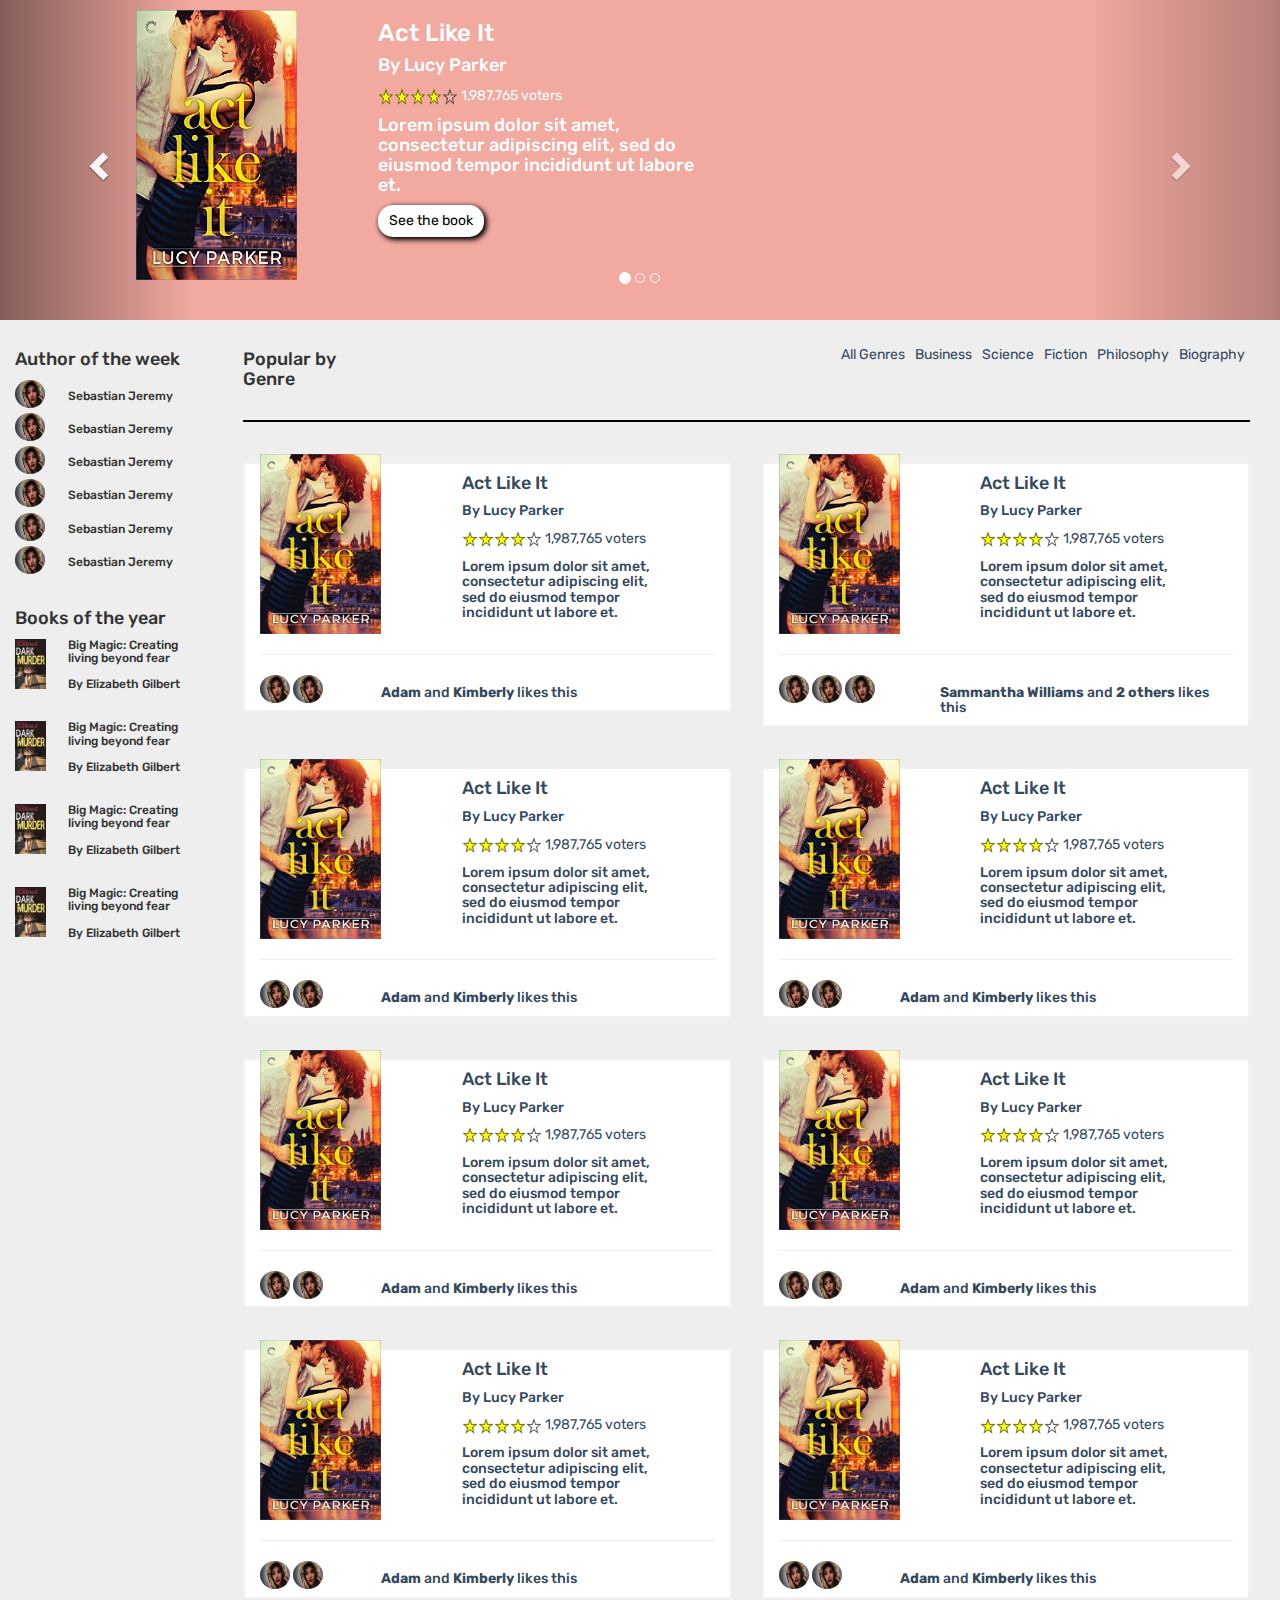
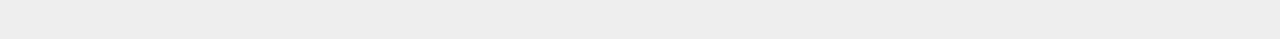
==== index.html @ bc6fbc83 "no message" ====
<!DOCTYPE html>
<html>

<head>
    <title>LetX Assignment</title>
    <meta charset="utf-8">
    <meta http-equiv="X-UA-Compatible" content="IE=edge">
    <meta name="viewport" content="width=device-width, initial-scale=1">
    <link rel="stylesheet" href="https://maxcdn.bootstrapcdn.com/bootstrap/3.3.7/css/bootstrap.min.css">
    <script src="https://ajax.googleapis.com/ajax/libs/jquery/3.2.1/jquery.min.js"></script>
    <script src="https://maxcdn.bootstrapcdn.com/bootstrap/3.3.7/js/bootstrap.min.js"></script>
    <script src="scripts/script.js"></script>
    <link rel="stylesheet" href="css/style.css">
    <link href="https://fonts.googleapis.com/css?family=Rubik" rel="stylesheet">
</head>

<body>
    <!-- Carousel Starts -->
    <div id="myCarousel" class="carousel slide" data-ride="carousel">
        <!-- Indicators -->
        <ol class="carousel-indicators">
            <li data-target="#myCarousel" data-slide-to="0" class="active"></li>
            <li data-target="#myCarousel" data-slide-to="1"></li>
            <li data-target="#myCarousel" data-slide-to="2"></li>
        </ol>

        <!-- Wrapper for slides -->
        <div class="container-custom">
            <div class="container">
                <div class="carousel-inner">
                    <div class="item active">
                        <!-- Custom Code -->
                        <div id="carousel-div">
                            <div class="row">
                                <div class="col-md-3 col-xs-4 col-sm-4">
                                    <img src="img/actlikeit.jpg" class="carousel-image img-responsive">
                                </div>
                                <div class="col-md-4 col-xs-8 col-sm-6">
                                    <div class="container-fluid">
                                        <h3 id="book-title">Act Like It</h3>
                                        <h4 id="book-author">By Lucy Parker</h4>
                                        <img src="img/star.png" id="star-reviews" /><span> 1,987,765 voters</span>
                                        <h4 id="book-summary">Lorem ipsum dolor sit amet, consectetur adipiscing elit, sed do eiusmod tempor incididunt ut labore et.</h4>
                                        <input type="button" class="btn-custom" value="See the book">
                                        <a href="#"></a>
                                        </input>
                                    </div>
                                </div>
                            </div>
                        </div>
                        <!-- Custom Code Ends-->
                    </div>

                    <div class="item">
                        <!-- Custom Code -->
                        <div id="carousel-div">
                            <div class="row">
                                <div class="col-md-3 col-xs-4 col-sm-4">
                                    <img src="img/actlikeit.jpg" class="carousel-image img-responsive">
                                </div>
                                <div class="col-md-4 col-xs-8 col-sm-6">
                                    <div class="container-fluid">
                                        <h3 id="book-title">Act Like It</h3>
                                        <h4 id="book-author">By Lucy Parker</h4>
                                        <img src="img/star.png" id="star-reviews" /><span> 1,987,765 voters</span>
                                        <h4 id="book-summary">Lorem ipsum dolor sit amet, consectetur adipiscing elit, sed do eiusmod tempor incididunt ut labore et.</h4>
                                        <input type="button" class="btn-custom" value="See the book">
                                        <a href="#"></a>
                                        </input>
                                    </div>
                                </div>
                            </div>
                        </div>
                        <!-- Custom Code Ends-->
                    </div>

                    <div class="item">
                        <!-- Custom Code -->
                        <div id="carousel-div">
                            <div class="row">
                                <div class="col-md-3 col-xs-4 col-sm-4">
                                    <img src="img/actlikeit.jpg" class="carousel-image img-responsive">
                                </div>
                                <div class="col-md-4 col-xs-8 col-sm-6">
                                    <div class="container-fluid">
                                        <h3 id="book-title">Act Like It</h3>
                                        <h4 id="book-author">By Lucy Parker</h4>
                                        <img src="img/star.png" id="star-reviews" /><span> 1,987,765 voters</span>
                                        <h4 id="book-summary">Lorem ipsum dolor sit amet, consectetur adipiscing elit, sed do eiusmod tempor incididunt ut labore et.</h4>
                                        <input type="button" class="btn-custom" value="See the book">
                                        <a href="#"></a>
                                        </input>
                                    </div>
                                </div>
                            </div>
                        </div>
                        <!-- Custom Code Ends-->
                    </div>
                </div>
            </div>

            <!-- Left and right controls -->
            <a class="left carousel-control" href="#myCarousel" data-slide="prev" onclick="colorGen()">
                <span class="glyphicon glyphicon-chevron-left"></span>
                <span class="sr-only">Previous</span>
            </a>
            <a class="right carousel-control" href="#myCarousel" data-slide="next" onclick="colorGen()">
                <span class="glyphicon glyphicon-chevron-right"></span>
                <span class="sr-only">Next</span>
            </a>
        </div>
    </div>
    <br />
    <!-- Carousel Ends -->
    <div class="container-fluid">
        <div class="row">
            <div class="col-md-2 col-sm-12 col-xs-12">
                <!-- Side-Widget1 starts -->
                <div class="side-widget1">
                    <h4>Author of the week</h4>

                    <div class="row">
                        <div class="col-md-3 col-sm-6 col-xs-4">
                            <img src="img/author.jpg" id="img-round" />
                        </div>
                        <div class="col-md-8 col-sm-6 col-xs-6">
                            <h6>Sebastian Jeremy</h6>
                        </div>
                    </div>

                    <div class="row">
                        <div class="col-md-3 col-sm-6 col-xs-4">
                            <img src="img/author.jpg" id="img-round" />
                        </div>
                        <div class="col-md-8 col-sm-6 col-xs-6">
                            <h6>Sebastian Jeremy</h6>
                        </div>
                    </div>

                    <div class="row">
                        <div class="col-md-3 col-sm-6 col-xs-4">
                            <img src="img/author.jpg" id="img-round" />
                        </div>
                        <div class="col-md-8 col-sm-6 col-xs-6">
                            <h6>Sebastian Jeremy</h6>
                        </div>
                    </div>

                    <div class="row">
                        <div class="col-md-3 col-sm-6 col-xs-4">
                            <img src="img/author.jpg" id="img-round" />
                        </div>
                        <div class="col-md-8 col-sm-6 col-xs-6">
                            <h6>Sebastian Jeremy</h6>
                        </div>
                    </div>

                    <div class="row">
                        <div class="col-md-3 col-sm-6 col-xs-4">
                            <img src="img/author.jpg" id="img-round" />
                        </div>
                        <div class="col-md-8 col-sm-6 col-xs-6">
                            <h6>Sebastian Jeremy</h6>
                        </div>
                    </div>

                    <div class="row">
                        <div class="col-md-3 col-sm-6 col-xs-4">
                            <img src="img/author.jpg" id="img-round" />
                        </div>
                        <div class="col-md-8 col-sm-6 col-xs-6">
                            <h6>Sebastian Jeremy</h6>
                        </div>
                    </div>
                    <br />
                </div>

                <!-- Side-widget1 Ends -->

                <!-- Side-widget2 Starts -->

                <div class="side-widget2">
                    <h4>Books of the year</h4>
                    <div class="row">
                        <div class="col-md-3 col-sm-6 col-xs-4">
                            <img src="img/darkmurder.jpg" id="img-rect" />
                        </div>
                        <div class="col-md-8 col-sm-6 col-xs-6">
                            <h6 id="widget2-text">Big Magic: Creating living beyond fear<br /><br />
										By Elizabeth Gilbert</h6>
                            <br />
                        </div>
                    </div>

                    <div class="row">
                        <div class="col-md-3 col-sm-6 col-xs-4">
                            <img src="img/darkmurder.jpg" id="img-rect" />
                        </div>
                        <div class="col-md-8 col-sm-6 col-xs-6">
                            <h6 id="widget2-text">Big Magic: Creating living beyond fear<br /><br />
										By Elizabeth Gilbert</h6>
                            <br />
                        </div>
                    </div>

                    <div class="row">
                        <div class="col-md-3 col-sm-6 col-xs-4">
                            <img src="img/darkmurder.jpg" id="img-rect" />
                        </div>
                        <div class="col-md-8 col-sm-6 col-xs-6">
                            <h6 id="widget2-text">Big Magic: Creating living beyond fear<br /><br />
										By Elizabeth Gilbert</h6>
                            <br />
                        </div>
                    </div>

                    <div class="row">
                        <div class="col-md-3 col-sm-6 col-xs-4">
                            <img src="img/darkmurder.jpg" id="img-rect" />
                        </div>
                        <div class="col-md-8 col-sm-6 col-xs-6">
                            <h6 id="widget2-text">Big Magic: Creating living beyond fear<br /><br />
										By Elizabeth Gilbert</h6>
                            <br />
                        </div>
                    </div>
                </div>

                <!-- Side-widget2 Ends -->

            </div>
            <!-- Col-md-2 DIV -->

            <!-- Main-Center starts -->

            <div class="col-md-10 col-sm-12">
                <!-- Col-md-10 #main-->
                <div class="container-fluid">
                    <!-- Container-fluid-wrapper #main -->
                    <div class="second-header">
                        <div class="row">
                            <div class="col-md-2 col-sm-12 col-xs-12">
                                <div id="nav-headText">
                                    <h4>Popular by Genre</h4>
                                </div>
                            </div>
                            <div class="col-md-10 col-sm-12 col-xs-12">
                                <div class="navigation">
                                    <ul>
                                
                                        <li><a href="#" onclick="trans()" id="Biography">Biography</a></li>
                                    
                                    
                                        <li><a href="#">Philosophy</a></li>
                                    
                                   
                                        <li><a href="#">Fiction</a></li>
                                    
                    
                                        <li><a href="#">Science</a></li>
                                    
                                    
                                        <li><a href="#">Business</a></li>
                                    
                                    
                                        <li><a href="#">All Genres</a></li>
                                    
                                    </ul>
                                </div>
                            </div>
                        </div>
                    </div>
                    <hr class="divider-white" />
                    <br />
                    <!-- Navigation Bar Ends -->

                    <!-- Main Book Content Starts -->

                    <div class="row">
                        <!-- Div class-row #1 -->
                        <!-- Copy from here for images widgets -->

                        <div class="col-md-6">
                            <div class="book-card">
                                <div class="container-fluid">
                                    <div class="row">
                                        <div class="col-md-5 col-sm-4 col-xs-6">
                                            <img src="img/actlikeit.jpg" id="img-mainBooks" class="img-responsive" />
                                        </div>
                                        <div class="col-md-6 col-sm-6 col-xs-6">
                                            <h4 id="book-title">Act Like It</h4>
                                            <h5 id="book-author">By Lucy Parker</h5>
                                            <img src="img/star.png" id="star-reviews" /><span> 1,987,765 voters</span>
                                            <h5 id="book-summary">Lorem ipsum dolor sit amet, consectetur adipiscing elit, sed do eiusmod tempor incididunt ut labore et.</h5>
                                        </div>
                                    </div>
                                    <hr />
                                    <!-- Like Widget -->
                                    <div class="row">
                                        <div class="col-md-3 col-sm-4 col-xs-6">
                                            <img src="img/author.jpg" id="img-round" />
                                            <span>
														<img src="img/author.jpg" id="img-round" />
													</span>
                                        </div>
                                        <div class="col-md-6 col-sm-6 col-xs-6">
                                            <h5><b>Adam</b> and <b>Kimberly</b> likes this</h5>
                                        </div>
                                    </div>
                                    <!-- Like Widget Ends -->

                                </div>
                            </div>
                        </div>
                        <div class="col-md-6">
                            <div class="book-card">
                                <div class="container-fluid">
                                    <div class="row">
                                        <div class="col-md-5 col-sm-4 col-xs-6">
                                            <img src="img/actlikeit.jpg" id="img-mainBooks" class="img-responsive"/>
                                        </div>
                                        <div class="col-md-6 col-sm-6 col-xs-6">
                                            <h4 id="book-title">Act Like It</h4>
                                            <h5 id="book-author">By Lucy Parker</h5>
                                            <img src="img/star.png" id="star-reviews" /><span> 1,987,765 voters</span>
                                            <h5 id="book-summary">Lorem ipsum dolor sit amet, consectetur adipiscing elit, sed do eiusmod tempor incididunt ut labore et.</h5>
                                        </div>
                                    </div>
                                    <hr />
                                    <!-- Like Widget -->
                                    <div class="row">
                                        <div class="col-md-4 col-sm-4 col-xs-6">
                                            <img src="img/author.jpg" id="img-round" />
                                            <img src="img/author.jpg" id="img-round" />
                                            <img src="img/author.jpg" id="img-round" />
                                        </div>
                                        <div class="col-md-8 col-sm-6 col-xs-6">
                                            <h5><b>Sammantha Williams</b> and <b>2 others</b> likes this</h5>
                                        </div>
                                    </div>
                                    <!-- Like Widget Ends -->

                                </div>
                            </div>
                        </div>
                    </div>
                    <!-- Div-class-row #1 -->
                    <br />
                    <br />

                    <!-- Second Row Starts-->

                    <div class="row">
                        <!-- Div class-row #2-->
                        <!-- Copy from here for images widgets -->

                        <div class="col-md-6">
                            <div class="book-card">
                                <div class="container-fluid">
                                    <div class="row">
                                        <div class="col-md-5 col-sm-4 col-xs-6">
                                            <img src="img/actlikeit.jpg" id="img-mainBooks" class="img-responsive"/>
                                        </div>
                                        <div class="col-md-6 col-sm-6 col-xs-6">
                                            <h4 id="book-title">Act Like It</h4>
                                            <h5 id="book-author">By Lucy Parker</h5>
                                            <img src="img/star.png" id="star-reviews" /><span> 1,987,765 voters</span>
                                            <h5 id="book-summary">Lorem ipsum dolor sit amet, consectetur adipiscing elit, sed do eiusmod tempor incididunt ut labore et.</h5>
                                        </div>
                                    </div>
                                    <hr />
                                    <!-- Like Widget -->
                                    <div class="row">
                                        <div class="col-md-3 col-sm-4 col-xs-6">
                                            <img src="img/author.jpg" id="img-round" />
                                            <span>
														<img src="img/author.jpg" id="img-round" />
													</span>
                                        </div>
                                        <div class="col-md-6 col-sm-6 col-xs-6">
                                            <h5><b>Adam</b> and <b>Kimberly</b> likes this</h5>
                                        </div>
                                    </div>
                                    <!-- Like Widget Ends -->

                                </div>
                            </div>
                        </div>
                        <div class="col-md-6">
                            <div class="book-card">
                                <div class="container-fluid">
                                    <div class="row">
                                        <div class="col-md-5 col-sm-4 col-xs-6">
                                            <img src="img/actlikeit.jpg" id="img-mainBooks" class="img-responsive"/>
                                        </div>
                                        <div class="col-md-6 col-sm-6 col-xs-6">
                                            <h4 id="book-title">Act Like It</h4>
                                            <h5 id="book-author">By Lucy Parker</h5>
                                            <img src="img/star.png" id="star-reviews" /><span> 1,987,765 voters</span>
                                            <h5 id="book-summary">Lorem ipsum dolor sit amet, consectetur adipiscing elit, sed do eiusmod tempor incididunt ut labore et.</h5>
                                        </div>
                                    </div>
                                    <hr />
                                    <!-- Like Widget -->
                                    <div class="row">
                                        <div class="col-md-3 col-sm-4 col-xs-6">
                                            <img src="img/author.jpg" id="img-round" />
                                            <span>
                                                        <img src="img/author.jpg" id="img-round" />
                                                    </span>
                                        </div>
                                        <div class="col-md-6 col-sm-6 col-xs-6">
                                            <h5><b>Adam</b> and <b>Kimberly</b> likes this</h5>
                                        </div>
                                    </div>
                                    <!-- Like Widget Ends -->

                                </div>
                            </div>
                        </div>

                        <!-- Main Wrapper Ends-->
                    </div>
                    <!-- Div-class-row #2 -->

                    <br />
                    <br />

                    <div class="row">
                        <!-- Div class-row #3-->
                        <!-- Copy from here for images widgets -->

                        <div class="col-md-6">
                            <div class="book-card">
                                <div class="container-fluid">
                                    <div class="row">
                                        <div class="col-md-5 col-sm-4 col-xs-6">
                                            <img src="img/actlikeit.jpg" id="img-mainBooks" class="img-responsive"/>
                                        </div>
                                        <div class="col-md-6 col-sm-6 col-xs-6">
                                            <h4 id="book-title">Act Like It</h4>
                                            <h5 id="book-author">By Lucy Parker</h5>
                                            <img src="img/star.png" id="star-reviews" /><span> 1,987,765 voters</span>
                                            <h5 id="book-summary">Lorem ipsum dolor sit amet, consectetur adipiscing elit, sed do eiusmod tempor incididunt ut labore et.</h5>
                                        </div>
                                    </div>
                                    <hr />
                                    <!-- Like Widget -->
                                    <div class="row">
                                        <div class="col-md-3 col-sm-4 col-xs-6">
                                            <img src="img/author.jpg" id="img-round" />
                                            <span>
                                                        <img src="img/author.jpg" id="img-round" />
                                                    </span>
                                        </div>
                                        <div class="col-md-6 col-sm-6 col-xs-6">
                                            <h5><b>Adam</b> and <b>Kimberly</b> likes this</h5>
                                        </div>
                                    </div>
                                    <!-- Like Widget Ends -->

                                </div>
                            </div>
                        </div>
                        <div class="col-md-6">
                            <div class="book-card">
                                <div class="container-fluid">
                                    <div class="row">
                                        <div class="col-md-5 col-sm-4 col-xs-6">
                                            <img src="img/actlikeit.jpg" id="img-mainBooks" class="img-responsive"/>
                                        </div>
                                        <div class="col-md-6 col-sm-6 col-xs-6">
                                            <h4 id="book-title">Act Like It</h4>
                                            <h5 id="book-author">By Lucy Parker</h5>
                                            <img src="img/star.png" id="star-reviews" /><span> 1,987,765 voters</span>
                                            <h5 id="book-summary">Lorem ipsum dolor sit amet, consectetur adipiscing elit, sed do eiusmod tempor incididunt ut labore et.</h5>
                                        </div>
                                    </div>
                                    <hr />
                                    <!-- Like Widget -->
                                    <div class="row">
                                        <div class="col-md-3 col-sm-4 col-xs-6">
                                            <img src="img/author.jpg" id="img-round" />
                                            <span>
                                                        <img src="img/author.jpg" id="img-round" />
                                                    </span>
                                        </div>
                                        <div class="col-md-6 col-sm-6 col-xs-6">
                                            <h5><b>Adam</b> and <b>Kimberly</b> likes this</h5>
                                        </div>
                                    </div>
                                    <!-- Like Widget Ends -->

                                </div>
                            </div>
                        </div>

                        <!-- Main Wrapper Ends-->
                    </div>
                    <!-- Div-class-row #3 -->

                    <br />
                    <br />

                    <div class="row">
                        <!-- Div class-row #4-->
                        <!-- Copy from here for images widgets -->

                        <div class="col-md-6">
                            <div class="book-card">
                                <div class="container-fluid">
                                    <div class="row">
                                        <div class="col-md-5 col-sm-4 col-xs-6">
                                            <img src="img/actlikeit.jpg" id="img-mainBooks" class="img-responsive"/>
                                        </div>
                                        <div class="col-md-6 col-sm-6 col-xs-6">
                                            <h4 id="book-title">Act Like It</h4>
                                            <h5 id="book-author">By Lucy Parker</h5>
                                            <img src="img/star.png" id="star-reviews" /><span> 1,987,765 voters</span>
                                            <h5 id="book-summary">Lorem ipsum dolor sit amet, consectetur adipiscing elit, sed do eiusmod tempor incididunt ut labore et.</h5>
                                        </div>
                                    </div>
                                    <hr />
                                    <!-- Like Widget -->
                                    <div class="row">
                                        <div class="col-md-3 col-sm-4 col-xs-6">
                                            <img src="img/author.jpg" id="img-round" />
                                            <span>
                                                        <img src="img/author.jpg" id="img-round" />
                                                    </span>
                                        </div>
                                        <div class="col-md-6 col-sm-6 col-xs-6">
                                            <h5><b>Adam</b> and <b>Kimberly</b> likes this</h5>
                                        </div>
                                    </div>
                                    <!-- Like Widget Ends -->

                                </div>
                            </div>
                        </div>
                        <div class="col-md-6">
                            <div class="book-card">
                                <div class="container-fluid">
                                    <div class="row">
                                        <div class="col-md-5 col-sm-4 col-xs-6">
                                            <img src="img/actlikeit.jpg" id="img-mainBooks" class="img-responsive"/>
                                        </div>
                                        <div class="col-md-6 col-sm-6 col-xs-6">
                                            <h4 id="book-title">Act Like It</h4>
                                            <h5 id="book-author">By Lucy Parker</h5>
                                            <img src="img/star.png" id="star-reviews" /><span> 1,987,765 voters</span>
                                            <h5 id="book-summary">Lorem ipsum dolor sit amet, consectetur adipiscing elit, sed do eiusmod tempor incididunt ut labore et.</h5>
                                        </div>
                                    </div>
                                    <hr />
                                    <!-- Like Widget -->
                                    <div class="row">
                                        <div class="col-md-3 col-sm-4 col-xs-6">
                                            <img src="img/author.jpg" id="img-round" />
                                            <span>
                                                        <img src="img/author.jpg" id="img-round" />
                                                    </span>
                                        </div>
                                        <div class="col-md-6 col-sm-6 col-xs-6">
                                            <h5><b>Adam</b> and <b>Kimberly</b> likes this</h5>
                                        </div>
                                    </div>
                                    <!-- Like Widget Ends -->

                                </div>
                            </div>
                        </div>

                        <!-- Main Wrapper Ends-->
                    </div>
                    <!-- Div-class-row #4 -->

                    <br />
                    <br />
                </div>
                <!-- Container-fluid-wrapper #main -->
            </div>
            <!-- Col-md-10 #main-->
            <!-- Main Center Ends -->

        </div>
        <!-- Row DIV -->

    </div>
    </div>

</body>

</html>
---- css/style.css ----
body{
	background: #EEEEEE;
	font-family: 'Rubik', sans-serif;
}
#img-round{
	border-radius: 50%;
	width: 30px;
	height: 28px;
}
#img-rect{
	width: 31.2px;
	height: 50px;
}
#widget2-text{
	margin-top: 0px;
}
.book-card{
	background-color: #fff;
	color: #34495e;
	border: 2px solid #F2F1EF;
	width: 100%;
	height: 50%;
}
#img-mainBooks{
	position: relative;
	margin-top: -10px;
	width: 121px;
	height: 180px;
}
#star-reviews{
	width: 80px;
	height: 16.3px;
}
.navigation ul{
	list-style-type: none;
	margin: 0;
	padding: 0;
}
.navigation ul li{
	display: inline;
	float: right;
}
.navigation ul li a{
	display: block;
	padding: 5px;
	text-decoration: none;
	color: #34495e;
}
.navigation ul li a:hover{
	border-bottom: 2px solid #3498db;
	color: #2c3e50;
}
#nav-headText{
	float: left;
}
/*Divider White */
.divider-white{
	border: 0.5px solid #000;
}
/*Carousel */
#carousel-div{
	background: #F1A9A0;
	width: 100%;
	height: 320px;
	color: #fff;
}
.carousel-image{
	margin-top: 10px;
	margin-left: 25%;
	width: 161px;
	height: 270px;
}
.container-custom{
	background: #F1A9A0;
}
.btn-custom{
	background-color: #fff;
	border: 5px solid #fff;
	border-radius: 15px;
	box-shadow: 2px 2px 5px 1px #000;
	color: #000;
	outline: none;
}
.btn-custom: hover{
	box-shadow: 3px 3px 6px 2px #000;
}
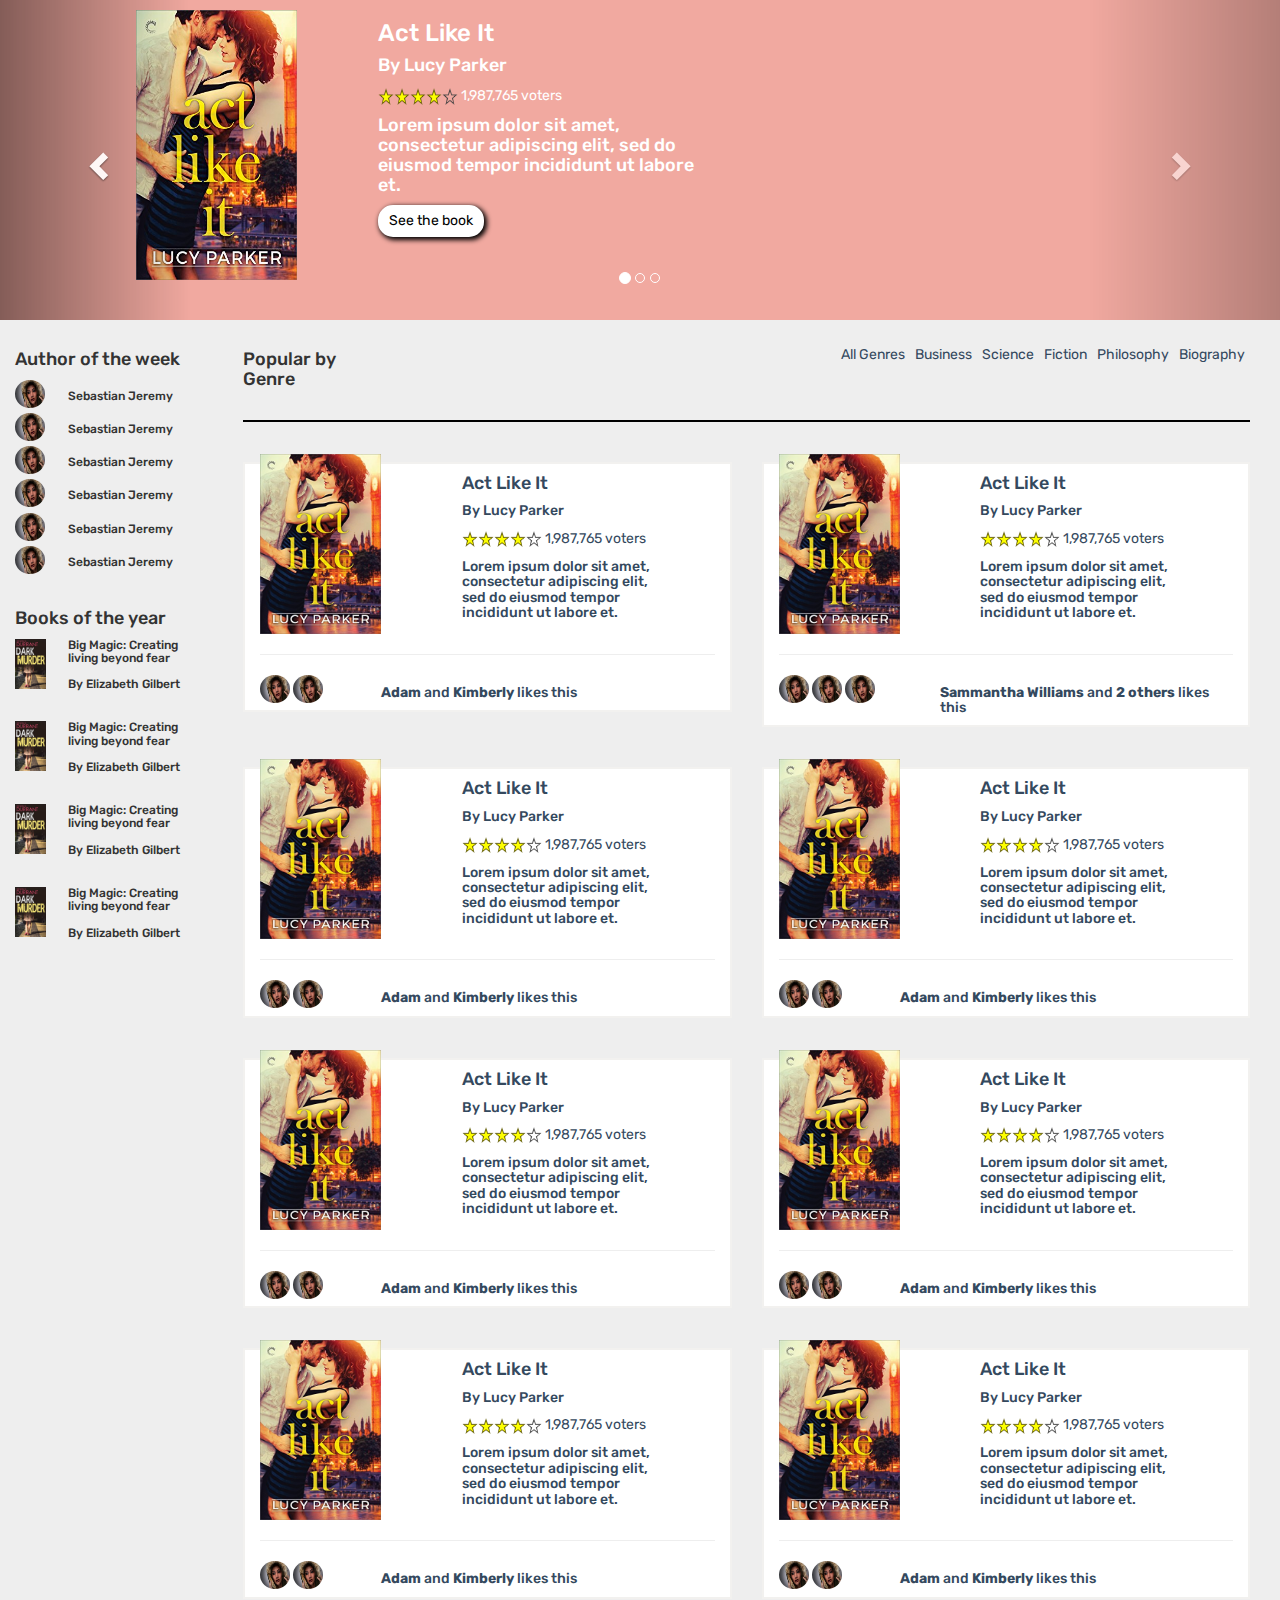
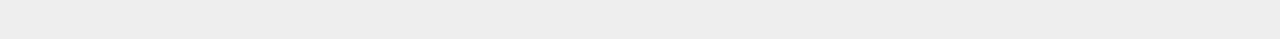
==== commit 9cdda803: "no message" ====
--- a/index.html
+++ b/index.html
@@ -187,7 +187,7 @@
                         </div>
                         <div class="col-md-8 col-sm-6 col-xs-6">
                             <h6 id="widget2-text">Big Magic: Creating living beyond fear<br /><br />
-										By Elizabeth Gilbert</h6>
+                                        By Elizabeth Gilbert</h6>
                             <br />
                         </div>
                     </div>
@@ -198,7 +198,7 @@
                         </div>
                         <div class="col-md-8 col-sm-6 col-xs-6">
                             <h6 id="widget2-text">Big Magic: Creating living beyond fear<br /><br />
-										By Elizabeth Gilbert</h6>
+                                        By Elizabeth Gilbert</h6>
                             <br />
                         </div>
                     </div>
@@ -209,7 +209,7 @@
                         </div>
                         <div class="col-md-8 col-sm-6 col-xs-6">
                             <h6 id="widget2-text">Big Magic: Creating living beyond fear<br /><br />
-										By Elizabeth Gilbert</h6>
+                                        By Elizabeth Gilbert</h6>
                             <br />
                         </div>
                     </div>
@@ -220,7 +220,7 @@
                         </div>
                         <div class="col-md-8 col-sm-6 col-xs-6">
                             <h6 id="widget2-text">Big Magic: Creating living beyond fear<br /><br />
-										By Elizabeth Gilbert</h6>
+                                        By Elizabeth Gilbert</h6>
                             <br />
                         </div>
                     </div>
@@ -247,24 +247,19 @@
                             <div class="col-md-10 col-sm-12 col-xs-12">
                                 <div class="navigation">
                                     <ul>
-                                
+
                                         <li><a href="#" onclick="trans()" id="Biography">Biography</a></li>
-                                    
-                                    
+
                                         <li><a href="#">Philosophy</a></li>
-                                    
-                                   
+
                                         <li><a href="#">Fiction</a></li>
-                                    
-                    
+
                                         <li><a href="#">Science</a></li>
-                                    
-                                    
+
                                         <li><a href="#">Business</a></li>
-                                    
-                                    
+
                                         <li><a href="#">All Genres</a></li>
-                                    
+
                                     </ul>
                                 </div>
                             </div>
@@ -300,24 +295,24 @@
                                         <div class="col-md-3 col-sm-4 col-xs-6">
                                             <img src="img/author.jpg" id="img-round" />
                                             <span>
-														<img src="img/author.jpg" id="img-round" />
-													</span>
-                                        </div>
-                                        <div class="col-md-6 col-sm-6 col-xs-6">
-                                            <h5><b>Adam</b> and <b>Kimberly</b> likes this</h5>
-                                        </div>
-                                    </div>
-                                    <!-- Like Widget Ends -->
-
-                                </div>
-                            </div>
-                        </div>
-                        <div class="col-md-6">
-                            <div class="book-card">
-                                <div class="container-fluid">
-                                    <div class="row">
-                                        <div class="col-md-5 col-sm-4 col-xs-6">
-                                            <img src="img/actlikeit.jpg" id="img-mainBooks" class="img-responsive"/>
+                                                        <img src="img/author.jpg" id="img-round" />
+                                                    </span>
+                                        </div>
+                                        <div class="col-md-6 col-sm-6 col-xs-6">
+                                            <h5><b>Adam</b> and <b>Kimberly</b> likes this</h5>
+                                        </div>
+                                    </div>
+                                    <!-- Like Widget Ends -->
+
+                                </div>
+                            </div>
+                        </div>
+                        <div class="col-md-6">
+                            <div class="book-card">
+                                <div class="container-fluid">
+                                    <div class="row">
+                                        <div class="col-md-5 col-sm-4 col-xs-6">
+                                            <img src="img/actlikeit.jpg" id="img-mainBooks" class="img-responsive" />
                                         </div>
                                         <div class="col-md-6 col-sm-6 col-xs-6">
                                             <h4 id="book-title">Act Like It</h4>
@@ -359,39 +354,39 @@
                                 <div class="container-fluid">
                                     <div class="row">
                                         <div class="col-md-5 col-sm-4 col-xs-6">
-                                            <img src="img/actlikeit.jpg" id="img-mainBooks" class="img-responsive"/>
-                                        </div>
-                                        <div class="col-md-6 col-sm-6 col-xs-6">
-                                            <h4 id="book-title">Act Like It</h4>
-                                            <h5 id="book-author">By Lucy Parker</h5>
-                                            <img src="img/star.png" id="star-reviews" /><span> 1,987,765 voters</span>
-                                            <h5 id="book-summary">Lorem ipsum dolor sit amet, consectetur adipiscing elit, sed do eiusmod tempor incididunt ut labore et.</h5>
-                                        </div>
-                                    </div>
-                                    <hr />
-                                    <!-- Like Widget -->
-                                    <div class="row">
-                                        <div class="col-md-3 col-sm-4 col-xs-6">
-                                            <img src="img/author.jpg" id="img-round" />
-                                            <span>
-														<img src="img/author.jpg" id="img-round" />
-													</span>
-                                        </div>
-                                        <div class="col-md-6 col-sm-6 col-xs-6">
-                                            <h5><b>Adam</b> and <b>Kimberly</b> likes this</h5>
-                                        </div>
-                                    </div>
-                                    <!-- Like Widget Ends -->
-
-                                </div>
-                            </div>
-                        </div>
-                        <div class="col-md-6">
-                            <div class="book-card">
-                                <div class="container-fluid">
-                                    <div class="row">
-                                        <div class="col-md-5 col-sm-4 col-xs-6">
-                                            <img src="img/actlikeit.jpg" id="img-mainBooks" class="img-responsive"/>
+                                            <img src="img/actlikeit.jpg" id="img-mainBooks" class="img-responsive" />
+                                        </div>
+                                        <div class="col-md-6 col-sm-6 col-xs-6">
+                                            <h4 id="book-title">Act Like It</h4>
+                                            <h5 id="book-author">By Lucy Parker</h5>
+                                            <img src="img/star.png" id="star-reviews" /><span> 1,987,765 voters</span>
+                                            <h5 id="book-summary">Lorem ipsum dolor sit amet, consectetur adipiscing elit, sed do eiusmod tempor incididunt ut labore et.</h5>
+                                        </div>
+                                    </div>
+                                    <hr />
+                                    <!-- Like Widget -->
+                                    <div class="row">
+                                        <div class="col-md-3 col-sm-4 col-xs-6">
+                                            <img src="img/author.jpg" id="img-round" />
+                                            <span>
+                                                        <img src="img/author.jpg" id="img-round" />
+                                                    </span>
+                                        </div>
+                                        <div class="col-md-6 col-sm-6 col-xs-6">
+                                            <h5><b>Adam</b> and <b>Kimberly</b> likes this</h5>
+                                        </div>
+                                    </div>
+                                    <!-- Like Widget Ends -->
+
+                                </div>
+                            </div>
+                        </div>
+                        <div class="col-md-6">
+                            <div class="book-card">
+                                <div class="container-fluid">
+                                    <div class="row">
+                                        <div class="col-md-5 col-sm-4 col-xs-6">
+                                            <img src="img/actlikeit.jpg" id="img-mainBooks" class="img-responsive" />
                                         </div>
                                         <div class="col-md-6 col-sm-6 col-xs-6">
                                             <h4 id="book-title">Act Like It</h4>
@@ -435,39 +430,39 @@
                                 <div class="container-fluid">
                                     <div class="row">
                                         <div class="col-md-5 col-sm-4 col-xs-6">
-                                            <img src="img/actlikeit.jpg" id="img-mainBooks" class="img-responsive"/>
-                                        </div>
-                                        <div class="col-md-6 col-sm-6 col-xs-6">
-                                            <h4 id="book-title">Act Like It</h4>
-                                            <h5 id="book-author">By Lucy Parker</h5>
-                                            <img src="img/star.png" id="star-reviews" /><span> 1,987,765 voters</span>
-                                            <h5 id="book-summary">Lorem ipsum dolor sit amet, consectetur adipiscing elit, sed do eiusmod tempor incididunt ut labore et.</h5>
-                                        </div>
-                                    </div>
-                                    <hr />
-                                    <!-- Like Widget -->
-                                    <div class="row">
-                                        <div class="col-md-3 col-sm-4 col-xs-6">
-                                            <img src="img/author.jpg" id="img-round" />
-                                            <span>
-                                                        <img src="img/author.jpg" id="img-round" />
-                                                    </span>
-                                        </div>
-                                        <div class="col-md-6 col-sm-6 col-xs-6">
-                                            <h5><b>Adam</b> and <b>Kimberly</b> likes this</h5>
-                                        </div>
-                                    </div>
-                                    <!-- Like Widget Ends -->
-
-                                </div>
-                            </div>
-                        </div>
-                        <div class="col-md-6">
-                            <div class="book-card">
-                                <div class="container-fluid">
-                                    <div class="row">
-                                        <div class="col-md-5 col-sm-4 col-xs-6">
-                                            <img src="img/actlikeit.jpg" id="img-mainBooks" class="img-responsive"/>
+                                            <img src="img/actlikeit.jpg" id="img-mainBooks" class="img-responsive" />
+                                        </div>
+                                        <div class="col-md-6 col-sm-6 col-xs-6">
+                                            <h4 id="book-title">Act Like It</h4>
+                                            <h5 id="book-author">By Lucy Parker</h5>
+                                            <img src="img/star.png" id="star-reviews" /><span> 1,987,765 voters</span>
+                                            <h5 id="book-summary">Lorem ipsum dolor sit amet, consectetur adipiscing elit, sed do eiusmod tempor incididunt ut labore et.</h5>
+                                        </div>
+                                    </div>
+                                    <hr />
+                                    <!-- Like Widget -->
+                                    <div class="row">
+                                        <div class="col-md-3 col-sm-4 col-xs-6">
+                                            <img src="img/author.jpg" id="img-round" />
+                                            <span>
+                                                        <img src="img/author.jpg" id="img-round" />
+                                                    </span>
+                                        </div>
+                                        <div class="col-md-6 col-sm-6 col-xs-6">
+                                            <h5><b>Adam</b> and <b>Kimberly</b> likes this</h5>
+                                        </div>
+                                    </div>
+                                    <!-- Like Widget Ends -->
+
+                                </div>
+                            </div>
+                        </div>
+                        <div class="col-md-6">
+                            <div class="book-card">
+                                <div class="container-fluid">
+                                    <div class="row">
+                                        <div class="col-md-5 col-sm-4 col-xs-6">
+                                            <img src="img/actlikeit.jpg" id="img-mainBooks" class="img-responsive" />
                                         </div>
                                         <div class="col-md-6 col-sm-6 col-xs-6">
                                             <h4 id="book-title">Act Like It</h4>
@@ -511,39 +506,39 @@
                                 <div class="container-fluid">
                                     <div class="row">
                                         <div class="col-md-5 col-sm-4 col-xs-6">
-                                            <img src="img/actlikeit.jpg" id="img-mainBooks" class="img-responsive"/>
-                                        </div>
-                                        <div class="col-md-6 col-sm-6 col-xs-6">
-                                            <h4 id="book-title">Act Like It</h4>
-                                            <h5 id="book-author">By Lucy Parker</h5>
-                                            <img src="img/star.png" id="star-reviews" /><span> 1,987,765 voters</span>
-                                            <h5 id="book-summary">Lorem ipsum dolor sit amet, consectetur adipiscing elit, sed do eiusmod tempor incididunt ut labore et.</h5>
-                                        </div>
-                                    </div>
-                                    <hr />
-                                    <!-- Like Widget -->
-                                    <div class="row">
-                                        <div class="col-md-3 col-sm-4 col-xs-6">
-                                            <img src="img/author.jpg" id="img-round" />
-                                            <span>
-                                                        <img src="img/author.jpg" id="img-round" />
-                                                    </span>
-                                        </div>
-                                        <div class="col-md-6 col-sm-6 col-xs-6">
-                                            <h5><b>Adam</b> and <b>Kimberly</b> likes this</h5>
-                                        </div>
-                                    </div>
-                                    <!-- Like Widget Ends -->
-
-                                </div>
-                            </div>
-                        </div>
-                        <div class="col-md-6">
-                            <div class="book-card">
-                                <div class="container-fluid">
-                                    <div class="row">
-                                        <div class="col-md-5 col-sm-4 col-xs-6">
-                                            <img src="img/actlikeit.jpg" id="img-mainBooks" class="img-responsive"/>
+                                            <img src="img/actlikeit.jpg" id="img-mainBooks" class="img-responsive" />
+                                        </div>
+                                        <div class="col-md-6 col-sm-6 col-xs-6">
+                                            <h4 id="book-title">Act Like It</h4>
+                                            <h5 id="book-author">By Lucy Parker</h5>
+                                            <img src="img/star.png" id="star-reviews" /><span> 1,987,765 voters</span>
+                                            <h5 id="book-summary">Lorem ipsum dolor sit amet, consectetur adipiscing elit, sed do eiusmod tempor incididunt ut labore et.</h5>
+                                        </div>
+                                    </div>
+                                    <hr />
+                                    <!-- Like Widget -->
+                                    <div class="row">
+                                        <div class="col-md-3 col-sm-4 col-xs-6">
+                                            <img src="img/author.jpg" id="img-round" />
+                                            <span>
+                                                        <img src="img/author.jpg" id="img-round" />
+                                                    </span>
+                                        </div>
+                                        <div class="col-md-6 col-sm-6 col-xs-6">
+                                            <h5><b>Adam</b> and <b>Kimberly</b> likes this</h5>
+                                        </div>
+                                    </div>
+                                    <!-- Like Widget Ends -->
+
+                                </div>
+                            </div>
+                        </div>
+                        <div class="col-md-6">
+                            <div class="book-card">
+                                <div class="container-fluid">
+                                    <div class="row">
+                                        <div class="col-md-5 col-sm-4 col-xs-6">
+                                            <img src="img/actlikeit.jpg" id="img-mainBooks" class="img-responsive" />
                                         </div>
                                         <div class="col-md-6 col-sm-6 col-xs-6">
                                             <h4 id="book-title">Act Like It</h4>
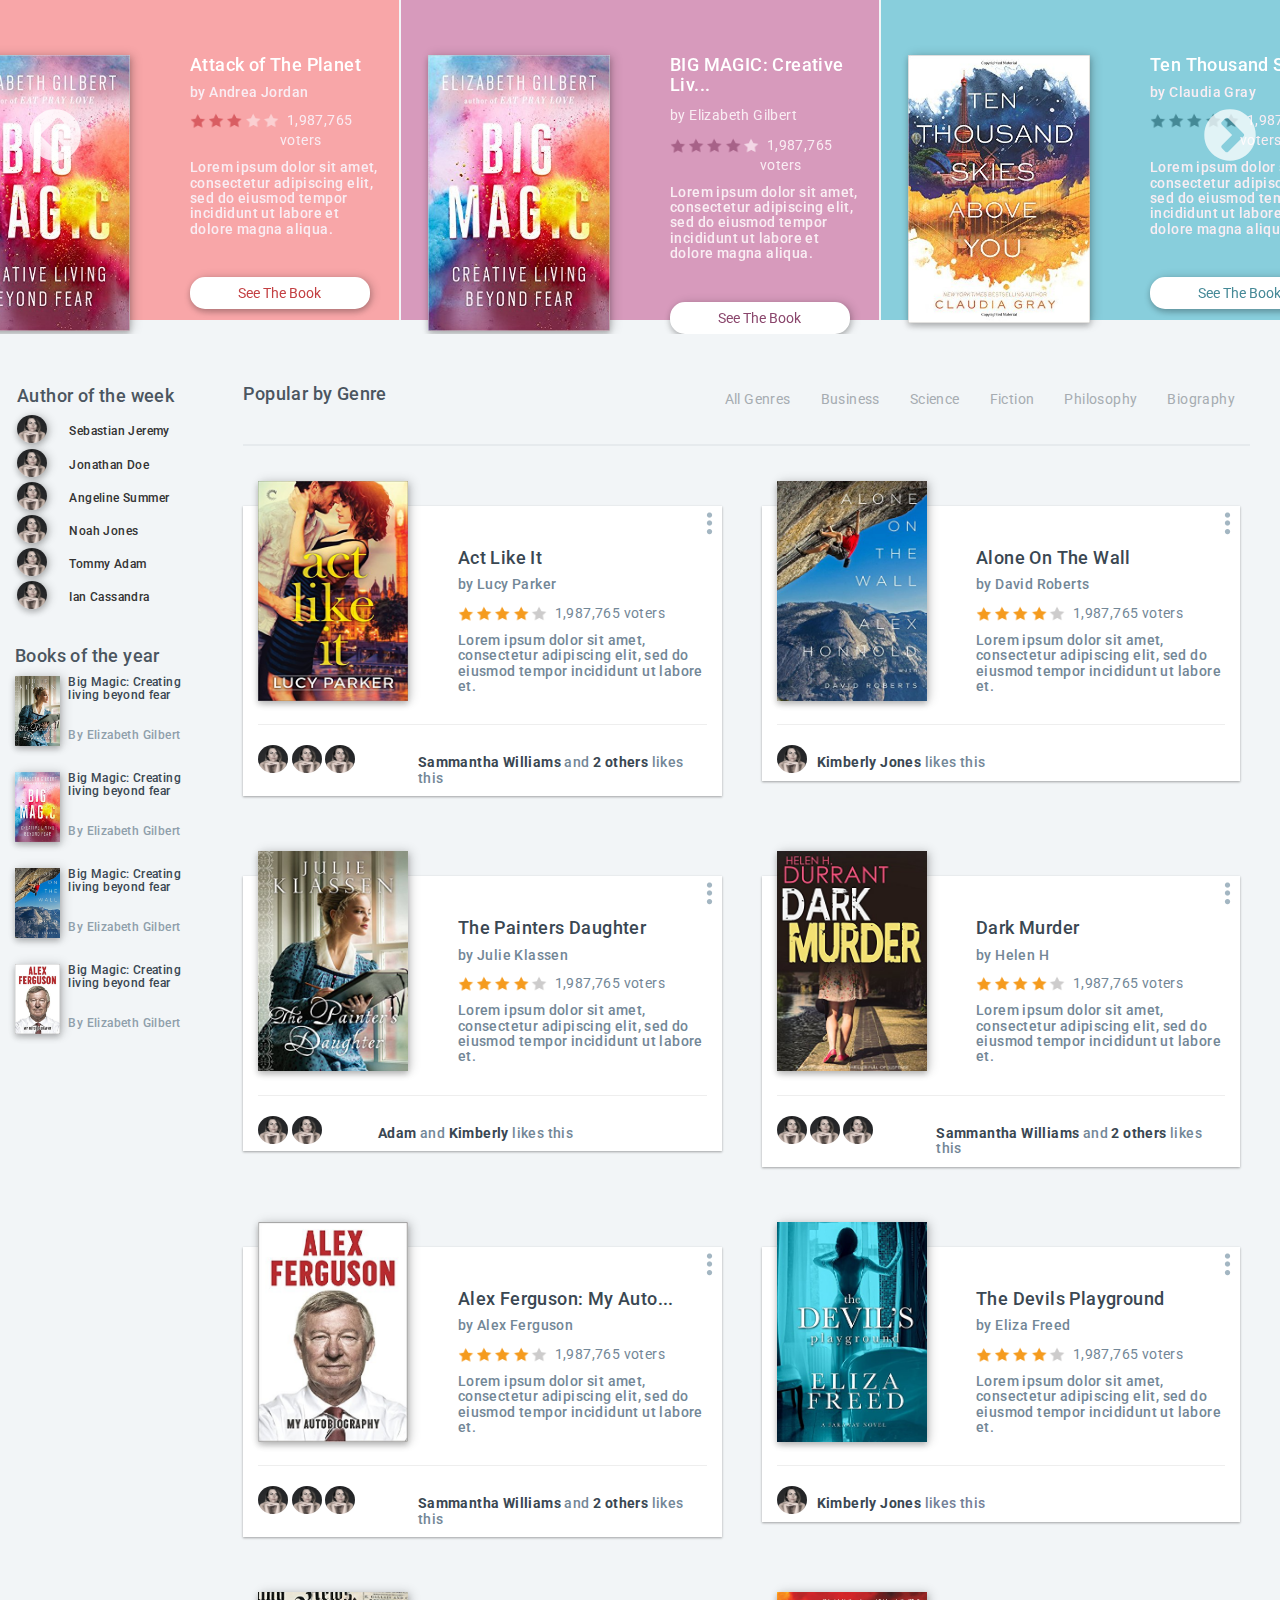
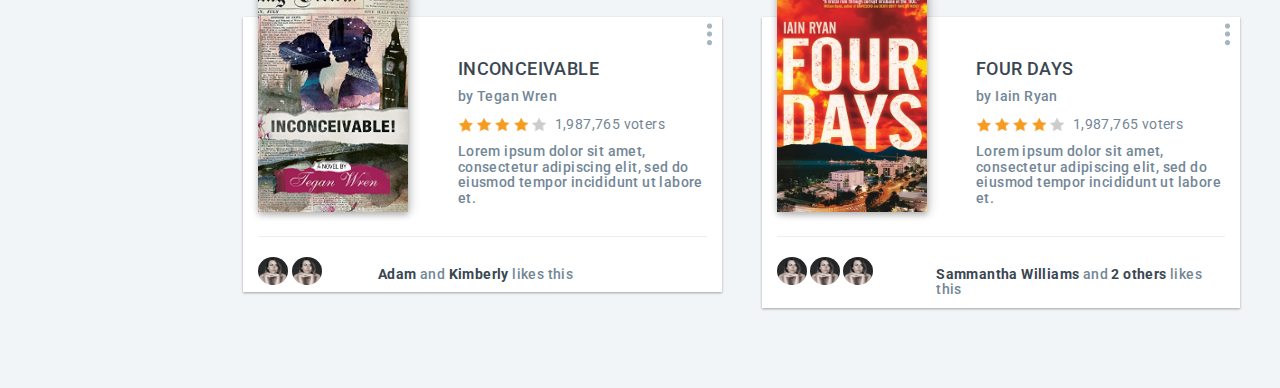
==== commit 4220dec0: "no message" ====
--- a/index.html
+++ b/index.html
@@ -9,107 +9,20 @@
     <link rel="stylesheet" href="https://maxcdn.bootstrapcdn.com/bootstrap/3.3.7/css/bootstrap.min.css">
     <script src="https://ajax.googleapis.com/ajax/libs/jquery/3.2.1/jquery.min.js"></script>
     <script src="https://maxcdn.bootstrapcdn.com/bootstrap/3.3.7/js/bootstrap.min.js"></script>
+    <link rel="stylesheet" type="text/css" href="slick-master/slick/slick.css">
+  <link rel="stylesheet" type="text/css" href="slick-master/slick/slick-theme.css">
     <script src="scripts/script.js"></script>
     <link rel="stylesheet" href="css/style.css">
-    <link href="https://fonts.googleapis.com/css?family=Rubik" rel="stylesheet">
+    <link href="https://fonts.googleapis.com/css?family=Roboto" rel="stylesheet">
 </head>
 
 <body>
     <!-- Carousel Starts -->
-    <div id="myCarousel" class="carousel slide" data-ride="carousel">
-        <!-- Indicators -->
-        <ol class="carousel-indicators">
-            <li data-target="#myCarousel" data-slide-to="0" class="active"></li>
-            <li data-target="#myCarousel" data-slide-to="1"></li>
-            <li data-target="#myCarousel" data-slide-to="2"></li>
-        </ol>
-
-        <!-- Wrapper for slides -->
-        <div class="container-custom">
-            <div class="container">
-                <div class="carousel-inner">
-                    <div class="item active">
-                        <!-- Custom Code -->
-                        <div id="carousel-div">
-                            <div class="row">
-                                <div class="col-md-3 col-xs-4 col-sm-4">
-                                    <img src="img/actlikeit.jpg" class="carousel-image img-responsive">
-                                </div>
-                                <div class="col-md-4 col-xs-8 col-sm-6">
-                                    <div class="container-fluid">
-                                        <h3 id="book-title">Act Like It</h3>
-                                        <h4 id="book-author">By Lucy Parker</h4>
-                                        <img src="img/star.png" id="star-reviews" /><span> 1,987,765 voters</span>
-                                        <h4 id="book-summary">Lorem ipsum dolor sit amet, consectetur adipiscing elit, sed do eiusmod tempor incididunt ut labore et.</h4>
-                                        <input type="button" class="btn-custom" value="See the book">
-                                        <a href="#"></a>
-                                        </input>
-                                    </div>
-                                </div>
-                            </div>
-                        </div>
-                        <!-- Custom Code Ends-->
-                    </div>
-
-                    <div class="item">
-                        <!-- Custom Code -->
-                        <div id="carousel-div">
-                            <div class="row">
-                                <div class="col-md-3 col-xs-4 col-sm-4">
-                                    <img src="img/actlikeit.jpg" class="carousel-image img-responsive">
-                                </div>
-                                <div class="col-md-4 col-xs-8 col-sm-6">
-                                    <div class="container-fluid">
-                                        <h3 id="book-title">Act Like It</h3>
-                                        <h4 id="book-author">By Lucy Parker</h4>
-                                        <img src="img/star.png" id="star-reviews" /><span> 1,987,765 voters</span>
-                                        <h4 id="book-summary">Lorem ipsum dolor sit amet, consectetur adipiscing elit, sed do eiusmod tempor incididunt ut labore et.</h4>
-                                        <input type="button" class="btn-custom" value="See the book">
-                                        <a href="#"></a>
-                                        </input>
-                                    </div>
-                                </div>
-                            </div>
-                        </div>
-                        <!-- Custom Code Ends-->
-                    </div>
-
-                    <div class="item">
-                        <!-- Custom Code -->
-                        <div id="carousel-div">
-                            <div class="row">
-                                <div class="col-md-3 col-xs-4 col-sm-4">
-                                    <img src="img/actlikeit.jpg" class="carousel-image img-responsive">
-                                </div>
-                                <div class="col-md-4 col-xs-8 col-sm-6">
-                                    <div class="container-fluid">
-                                        <h3 id="book-title">Act Like It</h3>
-                                        <h4 id="book-author">By Lucy Parker</h4>
-                                        <img src="img/star.png" id="star-reviews" /><span> 1,987,765 voters</span>
-                                        <h4 id="book-summary">Lorem ipsum dolor sit amet, consectetur adipiscing elit, sed do eiusmod tempor incididunt ut labore et.</h4>
-                                        <input type="button" class="btn-custom" value="See the book">
-                                        <a href="#"></a>
-                                        </input>
-                                    </div>
-                                </div>
-                            </div>
-                        </div>
-                        <!-- Custom Code Ends-->
-                    </div>
-                </div>
-            </div>
-
-            <!-- Left and right controls -->
-            <a class="left carousel-control" href="#myCarousel" data-slide="prev" onclick="colorGen()">
-                <span class="glyphicon glyphicon-chevron-left"></span>
-                <span class="sr-only">Previous</span>
-            </a>
-            <a class="right carousel-control" href="#myCarousel" data-slide="next" onclick="colorGen()">
-                <span class="glyphicon glyphicon-chevron-right"></span>
-                <span class="sr-only">Next</span>
-            </a>
-        </div>
-    </div>
+  <section class="center slider">
+     <div id="theContainer">
+     </div>
+  </section>
+    <br />
     <br />
     <!-- Carousel Ends -->
     <div class="container-fluid">
@@ -117,59 +30,59 @@
             <div class="col-md-2 col-sm-12 col-xs-12">
                 <!-- Side-Widget1 starts -->
                 <div class="side-widget1">
-                    <h4>Author of the week</h4>
-
-                    <div class="row">
-                        <div class="col-md-3 col-sm-6 col-xs-4">
-                            <img src="img/author.jpg" id="img-round" />
-                        </div>
-                        <div class="col-md-8 col-sm-6 col-xs-6">
+                    <h4 style="color: #4B5660;">Author of the week</h4>
+
+                    <div class="row">
+                        <div class="col-md-3 col-sm-6 col-xs-4">
+                            <img src="img/author.jpg" id="img-round" class="img-author" />
+                        </div>
+                        <div class="col-md-9 col-sm-6 col-xs-6">
                             <h6>Sebastian Jeremy</h6>
                         </div>
-                    </div>
-
-                    <div class="row">
-                        <div class="col-md-3 col-sm-6 col-xs-4">
-                            <img src="img/author.jpg" id="img-round" />
-                        </div>
-                        <div class="col-md-8 col-sm-6 col-xs-6">
-                            <h6>Sebastian Jeremy</h6>
-                        </div>
-                    </div>
-
-                    <div class="row">
-                        <div class="col-md-3 col-sm-6 col-xs-4">
-                            <img src="img/author.jpg" id="img-round" />
-                        </div>
-                        <div class="col-md-8 col-sm-6 col-xs-6">
-                            <h6>Sebastian Jeremy</h6>
-                        </div>
-                    </div>
-
-                    <div class="row">
-                        <div class="col-md-3 col-sm-6 col-xs-4">
-                            <img src="img/author.jpg" id="img-round" />
-                        </div>
-                        <div class="col-md-8 col-sm-6 col-xs-6">
-                            <h6>Sebastian Jeremy</h6>
-                        </div>
-                    </div>
-
-                    <div class="row">
-                        <div class="col-md-3 col-sm-6 col-xs-4">
-                            <img src="img/author.jpg" id="img-round" />
-                        </div>
-                        <div class="col-md-8 col-sm-6 col-xs-6">
-                            <h6>Sebastian Jeremy</h6>
-                        </div>
-                    </div>
-
-                    <div class="row">
-                        <div class="col-md-3 col-sm-6 col-xs-4">
-                            <img src="img/author.jpg" id="img-round" />
-                        </div>
-                        <div class="col-md-8 col-sm-6 col-xs-6">
-                            <h6>Sebastian Jeremy</h6>
+                    </div>            
+
+                    <div class="row">
+                        <div class="col-md-3 col-sm-6 col-xs-4">
+                            <img src="img/author.jpg" id="img-round" class="img-author"/>
+                        </div>
+                        <div class="col-md-9 col-sm-6 col-xs-6">
+                            <h6>Jonathan Doe</h6>
+                        </div>
+                    </div>
+
+                    <div class="row">
+                        <div class="col-md-3 col-sm-6 col-xs-4">
+                            <img src="img/author.jpg" id="img-round" class="img-author"/>
+                        </div>
+                        <div class="col-md-9 col-sm-6 col-xs-6">
+                            <h6>Angeline Summer</h6>
+                        </div>
+                    </div>
+
+                    <div class="row">
+                        <div class="col-md-3 col-sm-6 col-xs-4">
+                            <img src="img/author.jpg" id="img-round" class="img-author"/>
+                        </div>
+                        <div class="col-md-9 col-sm-6 col-xs-6">
+                            <h6>Noah Jones</h6>
+                        </div>
+                    </div>
+
+                    <div class="row">
+                        <div class="col-md-3 col-sm-6 col-xs-4">
+                            <img src="img/author.jpg" id="img-round" class="img-author"/>
+                        </div>
+                        <div class="col-md-9 col-sm-6 col-xs-6">
+                            <h6>Tommy Adam</h6>
+                        </div>
+                    </div>
+
+                    <div class="row">
+                        <div class="col-md-3 col-sm-6 col-xs-4">
+                            <img src="img/author.jpg" id="img-round" class="img-author"/>
+                        </div>
+                        <div class="col-md-9 col-sm-6 col-xs-6">
+                            <h6>Ian Cassandra</h6>
                         </div>
                     </div>
                     <br />
@@ -180,10 +93,56 @@
                 <!-- Side-widget2 Starts -->
 
                 <div class="side-widget2">
-                    <h4>Books of the year</h4>
-                    <div class="row">
-                        <div class="col-md-3 col-sm-6 col-xs-4">
-                            <img src="img/darkmurder.jpg" id="img-rect" />
+                    <h4 style="color: #4B5660;">Books of the year</h4>
+                    <div class="row">
+                        <div class="col-md-3 col-sm-6 col-xs-4">
+                            <img src="img/thepaintersdaughter.jpg" id="img-rect" />
+                        </div>
+                        <div class="col-md-9 col-sm-6 col-xs-6">
+                            <h6 id="widget2-text">Big Magic: Creating living beyond fear<br /><br /><br />
+                                        <span style="color: #8F9FAB;">By Elizabeth Gilbert</span></h6>
+                            <br />
+                        </div>
+                    </div>
+
+                    <div class="row">
+                        <div class="col-md-3 col-sm-6 col-xs-4">
+                            <img src="img/bigmagic.jpg" id="img-rect" />
+                        </div>
+                        <div class="col-md-9 col-sm-6 col-xs-6">
+                            <h6 id="widget2-text">Big Magic: Creating living beyond fear<br /><br /><br />
+                                       <span style="color: #8F9FAB;">By Elizabeth Gilbert</span></h6>
+                            <br />
+                        </div>
+                    </div>
+
+                    <div class="row">
+                        <div class="col-md-3 col-sm-6 col-xs-4">
+                            <img src="img/aloneon.jpg" id="img-rect" />
+                        </div>
+                        <div class="col-md-9 col-sm-6 col-xs-6">
+                            <h6 id="widget2-text">Big Magic: Creating living beyond fear<br /><br /><br />
+                                        <span style="color: #8F9FAB;">By Elizabeth Gilbert</span></h6>
+                            <br />
+                        </div>
+                    </div>
+
+                    <div class="row">
+                        <div class="col-md-3 col-sm-6 col-xs-4">
+                            <img src="img/alexferguson.jpg" id="img-rect" />
+                        </div>
+                        <div class="col-md-9 col-sm-6 col-xs-6">
+                            <h6 id="widget2-text">Big Magic: Creating living beyond fear<br /><br /><br />
+                                        <span style="color: #8F9FAB;">By Elizabeth Gilbert</span></h6>
+                            <br />
+                        </div>
+                    </div>
+                </div>
+
+<!--
+                <div class="row">
+                        <div class="col-md-3 col-sm-6 col-xs-4">
+                            <img src="img/fourdays.jpg" id="img-rect" />
                         </div>
                         <div class="col-md-8 col-sm-6 col-xs-6">
                             <h6 id="widget2-text">Big Magic: Creating living beyond fear<br /><br />
@@ -191,41 +150,8 @@
                             <br />
                         </div>
                     </div>
-
-                    <div class="row">
-                        <div class="col-md-3 col-sm-6 col-xs-4">
-                            <img src="img/darkmurder.jpg" id="img-rect" />
-                        </div>
-                        <div class="col-md-8 col-sm-6 col-xs-6">
-                            <h6 id="widget2-text">Big Magic: Creating living beyond fear<br /><br />
-                                        By Elizabeth Gilbert</h6>
-                            <br />
-                        </div>
-                    </div>
-
-                    <div class="row">
-                        <div class="col-md-3 col-sm-6 col-xs-4">
-                            <img src="img/darkmurder.jpg" id="img-rect" />
-                        </div>
-                        <div class="col-md-8 col-sm-6 col-xs-6">
-                            <h6 id="widget2-text">Big Magic: Creating living beyond fear<br /><br />
-                                        By Elizabeth Gilbert</h6>
-                            <br />
-                        </div>
-                    </div>
-
-                    <div class="row">
-                        <div class="col-md-3 col-sm-6 col-xs-4">
-                            <img src="img/darkmurder.jpg" id="img-rect" />
-                        </div>
-                        <div class="col-md-8 col-sm-6 col-xs-6">
-                            <h6 id="widget2-text">Big Magic: Creating living beyond fear<br /><br />
-                                        By Elizabeth Gilbert</h6>
-                            <br />
-                        </div>
-                    </div>
                 </div>
-
+-->
                 <!-- Side-widget2 Ends -->
 
             </div>
@@ -239,27 +165,32 @@
                     <!-- Container-fluid-wrapper #main -->
                     <div class="second-header">
                         <div class="row">
-                            <div class="col-md-2 col-sm-12 col-xs-12">
+                            <div class="col-md-3 col-sm-12 col-xs-12">
                                 <div id="nav-headText">
-                                    <h4>Popular by Genre</h4>
-                                </div>
-                            </div>
-                            <div class="col-md-10 col-sm-12 col-xs-12">
+                                    <h4 style="color: #4B5660;">Popular by Genre</h4>  
+                                </div>
+                            </div>
+                            <div class="col-md-9 col-sm-12 col-xs-12 nav1">
                                 <div class="navigation">
                                     <ul>
 
-                                        <li><a href="#" onclick="trans()" id="Biography">Biography</a></li>
+                                        <li><a href="#" id="Biography">Biography</a></li>
+                                        
 
                                         <li><a href="#">Philosophy</a></li>
+                                       
 
                                         <li><a href="#">Fiction</a></li>
+                                        
 
                                         <li><a href="#">Science</a></li>
+                                        
 
                                         <li><a href="#">Business</a></li>
+                                       
 
                                         <li><a href="#">All Genres</a></li>
-
+                                        
                                     </ul>
                                 </div>
                             </div>
@@ -267,6 +198,8 @@
                     </div>
                     <hr class="divider-white" />
                     <br />
+                    <br />
+
                     <!-- Navigation Bar Ends -->
 
                     <!-- Main Book Content Starts -->
@@ -282,10 +215,87 @@
                                         <div class="col-md-5 col-sm-4 col-xs-6">
                                             <img src="img/actlikeit.jpg" id="img-mainBooks" class="img-responsive" />
                                         </div>
-                                        <div class="col-md-6 col-sm-6 col-xs-6">
+                                        <img src="img/dots.png" id="menu-icon" />
+                                        <div class="col-md-7 col-sm-6 col-xs-6 book-details">
                                             <h4 id="book-title">Act Like It</h4>
-                                            <h5 id="book-author">By Lucy Parker</h5>
-                                            <img src="img/star.png" id="star-reviews" /><span> 1,987,765 voters</span>
+                                            <h5 id="book-author">by Lucy Parker</h5>
+                                            <p><img src="img/star.png" id="star-reviews" /></p><p id="vote-count">&nbsp;&nbsp;1,987,765 voters</p>
+                                            <h5 id="book-summary">Lorem ipsum dolor sit amet, consectetur adipiscing elit, sed do eiusmod tempor incididunt ut labore et.</h5>
+                                        </div>
+                                    </div>
+                                    <hr />
+                                    <!-- Like Widget -->
+                                    <div class="row">
+                                        <div class="col-md-4 col-sm-4 col-xs-6">
+                                            <img src="img/author.jpg" id="img-round" />
+                                            <img src="img/author.jpg" id="img-round" />
+                                            <img src="img/author.jpg" id="img-round" />
+                                        </div>
+                                        
+                                        <div class="col-md-8 col-sm-6 col-xs-6">
+                                            <h5 style="color: #738797;"><span style="color: #3A4752;"><b>Sammantha Williams</b></span> and <span style="color: #3A4752;"><b>2 others</b></span> likes this</h5>
+                                        </div>
+                                    </div>
+                                    <!-- Like Widget Ends -->
+
+                                </div>
+                            </div>
+                        </div>
+                        <div class="col-md-6">
+                            <div class="book-card">
+                                <div class="container-fluid">
+                                    <div class="row">
+                                        <div class="col-md-5 col-sm-4 col-xs-6">
+                                            <img src="img/aloneon.jpg" id="img-mainBooks" class="img-responsive" />
+                                        </div>
+                                        <img src="img/dots.png" id="menu-icon" />
+                                        <div class="col-md-7 col-sm-6 col-xs-6 book-details">
+                                            <h4 id="book-title">Alone On The Wall</h4>
+                                            <h5 id="book-author">by David Roberts</h5>
+                                            <p><img src="img/star.png" id="star-reviews" /></p><p id="vote-count">&nbsp;&nbsp;1,987,765 voters</p>
+                                            <h5 id="book-summary">Lorem ipsum dolor sit amet, consectetur adipiscing elit, sed do eiusmod tempor incididunt ut labore et.</h5>
+                                        </div>
+                                    </div>
+                                    <hr />
+                                    <!-- Like Widget -->
+                                    <div class="row">
+                                        <div class="col-md-1 col-sm-4 col-xs-6">
+                                            <img src="img/author.jpg" id="img-round" />
+                                        </div>
+                                        <div class="col-md-8 col-sm-6 col-xs-6">
+                                            <h5 style="color: #738797;"><span style="color: #3A4752;"><b>Kimberly Jones</b></span> likes this</h5>
+                                        </div>
+                                    </div>
+                                    <!-- Like Widget Ends -->
+
+                                </div>
+                            </div>
+                        </div>
+                    </div>
+                    <!-- Div-class-row #1 -->
+                    <br />
+                    <br />
+                    <br />
+                    <br />
+
+                    <!-- Second Row Starts-->
+
+                    <div class="row">
+                        <!-- Div class-row #2-->
+                        <!-- Copy from here for images widgets -->
+
+                        <div class="col-md-6">
+                            <div class="book-card">
+                                <div class="container-fluid">
+                                    <div class="row">
+                                        <div class="col-md-5 col-sm-4 col-xs-6">
+                                            <img src="img/thepaintersdaughter.jpg" id="img-mainBooks" class="img-responsive" />
+                                        </div>
+                                        <img src="img/dots.png" id="menu-icon" />
+                                        <div class="col-md-7 col-sm-6 col-xs-6 book-details">
+                                            <h4 id="book-title">The Painters Daughter</h4>
+                                            <h5 id="book-author">by Julie Klassen</h5>
+                                            <p><img src="img/star.png" id="star-reviews" /></p><p id="vote-count">&nbsp;&nbsp;1,987,765 voters</p>
                                             <h5 id="book-summary">Lorem ipsum dolor sit amet, consectetur adipiscing elit, sed do eiusmod tempor incididunt ut labore et.</h5>
                                         </div>
                                     </div>
@@ -299,54 +309,60 @@
                                                     </span>
                                         </div>
                                         <div class="col-md-6 col-sm-6 col-xs-6">
-                                            <h5><b>Adam</b> and <b>Kimberly</b> likes this</h5>
-                                        </div>
-                                    </div>
-                                    <!-- Like Widget Ends -->
-
-                                </div>
-                            </div>
-                        </div>
-                        <div class="col-md-6">
-                            <div class="book-card">
-                                <div class="container-fluid">
-                                    <div class="row">
-                                        <div class="col-md-5 col-sm-4 col-xs-6">
-                                            <img src="img/actlikeit.jpg" id="img-mainBooks" class="img-responsive" />
-                                        </div>
-                                        <div class="col-md-6 col-sm-6 col-xs-6">
-                                            <h4 id="book-title">Act Like It</h4>
-                                            <h5 id="book-author">By Lucy Parker</h5>
-                                            <img src="img/star.png" id="star-reviews" /><span> 1,987,765 voters</span>
-                                            <h5 id="book-summary">Lorem ipsum dolor sit amet, consectetur adipiscing elit, sed do eiusmod tempor incididunt ut labore et.</h5>
-                                        </div>
-                                    </div>
-                                    <hr />
-                                    <!-- Like Widget -->
-                                    <div class="row">
+                                            <h5 style="color: #738797;"><span style="color:#3A4752;"><b>Adam</b></span> and <span style="color:#3A4752;"><b>Kimberly</b></span> likes this</h5>
+                                        </div>
+                                    </div>
+                                    <!-- Like Widget Ends -->
+
+                                </div>
+                            </div>
+                        </div>
+                        <div class="col-md-6">
+                            <div class="book-card">
+                                <div class="container-fluid">
+                                    <div class="row">
+                                        <div class="col-md-5 col-sm-4 col-xs-6">
+                                            <img src="img/darkmurder.jpg" id="img-mainBooks" class="img-responsive" />
+                                        </div>
+                                        <img src="img/dots.png" id="menu-icon" />
+                                        <div class="col-md-7 col-sm-6 col-xs-6 book-details">
+
+                                            <h4 id="book-title">Dark Murder</h4>
+                                            <h5 id="book-author">by Helen H</h5>
+                                            <p><img src="img/star.png" id="star-reviews" /></p><p id="vote-count">&nbsp;&nbsp;1,987,765 voters</p>
+                                            <h5 id="book-summary">Lorem ipsum dolor sit amet, consectetur adipiscing elit, sed do eiusmod tempor incididunt ut labore et.</h5>
+                                        </div>
+                                    </div>
+                                    <hr />
+                                    <!-- Like Widget -->
+                                   <div class="row">
                                         <div class="col-md-4 col-sm-4 col-xs-6">
                                             <img src="img/author.jpg" id="img-round" />
                                             <img src="img/author.jpg" id="img-round" />
                                             <img src="img/author.jpg" id="img-round" />
                                         </div>
+                                        
                                         <div class="col-md-8 col-sm-6 col-xs-6">
-                                            <h5><b>Sammantha Williams</b> and <b>2 others</b> likes this</h5>
-                                        </div>
-                                    </div>
-                                    <!-- Like Widget Ends -->
-
-                                </div>
-                            </div>
-                        </div>
-                    </div>
-                    <!-- Div-class-row #1 -->
-                    <br />
-                    <br />
-
-                    <!-- Second Row Starts-->
-
-                    <div class="row">
-                        <!-- Div class-row #2-->
+                                            <h5 style="color: #738797;"><span style="color: #3A4752;"><b>Sammantha Williams</b></span> and <span style="color: #3A4752;"><b>2 others</b></span> likes this</h5>
+                                        </div>
+                                    </div>
+                                    <!-- Like Widget Ends -->
+
+                                </div>
+                            </div>
+                        </div>
+
+                        <!-- Main Wrapper Ends-->
+                    </div>
+                    <!-- Div-class-row #2 -->
+
+                    <br />
+                    <br />
+                    <br />
+                    <br />
+
+                    <div class="row">
+                        <!-- Div class-row #3-->
                         <!-- Copy from here for images widgets -->
 
                         <div class="col-md-6">
@@ -354,12 +370,90 @@
                                 <div class="container-fluid">
                                     <div class="row">
                                         <div class="col-md-5 col-sm-4 col-xs-6">
-                                            <img src="img/actlikeit.jpg" id="img-mainBooks" class="img-responsive" />
-                                        </div>
-                                        <div class="col-md-6 col-sm-6 col-xs-6">
-                                            <h4 id="book-title">Act Like It</h4>
-                                            <h5 id="book-author">By Lucy Parker</h5>
-                                            <img src="img/star.png" id="star-reviews" /><span> 1,987,765 voters</span>
+                                            <img src="img/alexferguson.jpg" id="img-mainBooks" class="img-responsive" />
+                                        </div>
+                                        <img src="img/dots.png" id="menu-icon" />
+                                        <div class="col-md-7 col-sm-6 col-xs-6 book-details">
+                                            <h4 id="book-title">Alex Ferguson: My Auto...</h4>
+                                            <h5 id="book-author">by Alex Ferguson</h5>
+                                            <p><img src="img/star.png" id="star-reviews" /></p><p id="vote-count">&nbsp;&nbsp;1,987,765 voters</p>
+                                            <h5 id="book-summary">Lorem ipsum dolor sit amet, consectetur adipiscing elit, sed do eiusmod tempor incididunt ut labore et.</h5>
+                                        </div>
+                                    </div>
+                                    <hr />
+                                    <!-- Like Widget -->
+                                    <div class="row">
+                                        <div class="col-md-4 col-sm-4 col-xs-6">
+                                            <img src="img/author.jpg" id="img-round" />
+                                            <img src="img/author.jpg" id="img-round" />
+                                            <img src="img/author.jpg" id="img-round" />
+                                        </div>
+                                        
+                                        <div class="col-md-8 col-sm-6 col-xs-6">
+                                             <h5 style="color: #738797;"><span style="color: #3A4752;"><b>Sammantha Williams</b></span> and <span style="color: #3A4752;"><b>2 others</b></span> likes this</h5>
+                                        </div>
+                                    </div>
+                                    <!-- Like Widget Ends -->
+
+                                </div>
+                            </div>
+                        </div>
+                        <div class="col-md-6">
+                            <div class="book-card">
+                                <div class="container-fluid">
+                                    <div class="row">
+                                        <div class="col-md-5 col-sm-4 col-xs-6">
+                                            <img src="img/thedevilsplayground.jpg" id="img-mainBooks" class="img-responsive" />
+                                        </div>
+                                        <img src="img/dots.png" id="menu-icon" />
+                                        <div class="col-md-7 col-sm-6 col-xs-6 book-details">
+                                            <h4 id="book-title">The Devils Playground</h4>
+                                            <h5 id="book-author">by Eliza Freed</h5>
+                                            <p><img src="img/star.png" id="star-reviews" /></p><p id="vote-count">&nbsp;&nbsp;1,987,765 voters</p>
+                                            <h5 id="book-summary">Lorem ipsum dolor sit amet, consectetur adipiscing elit, sed do eiusmod tempor incididunt ut labore et.</h5>
+                                        </div>
+                                    </div>
+                                    <hr />
+                                    <!-- Like Widget -->
+                                    <div class="row">
+                                        <div class="col-md-1 col-sm-4 col-xs-6">
+                                            <img src="img/author.jpg" id="img-round" />
+                                        </div>
+                                        <div class="col-md-8 col-sm-6 col-xs-6">
+                                            <h5 style="color: #738097"><span style="color: #3A4752;"><b>Kimberly Jones</b></span> likes this</h5>
+                                        </div>
+                                    </div>
+                                    <!-- Like Widget Ends -->
+
+                                </div>
+                            </div>
+                        </div>
+
+                        <!-- Main Wrapper Ends-->
+                    </div>
+                    <!-- Div-class-row #3 -->
+
+                    <br />
+                    <br />
+                    <br />
+                    <br />
+
+                    <div class="row">
+                        <!-- Div class-row #4-->
+                        <!-- Copy from here for images widgets -->
+
+                        <div class="col-md-6">
+                            <div class="book-card">
+                                <div class="container-fluid">
+                                    <div class="row">
+                                        <div class="col-md-5 col-sm-4 col-xs-6">
+                                            <img src="img/inconceivable.jpg" id="img-mainBooks" class="img-responsive" />
+                                        </div>
+                                        <img src="img/dots.png" id="menu-icon" />
+                                        <div class="col-md-7 col-sm-6 col-xs-6 book-details">
+                                            <h4 id="book-title">INCONCEIVABLE</h4>
+                                            <h5 id="book-author">by Tegan Wren</h5>
+                                           <p><img src="img/star.png" id="star-reviews" /></p><p id="vote-count">&nbsp;&nbsp;1,987,765 voters</p>
                                             <h5 id="book-summary">Lorem ipsum dolor sit amet, consectetur adipiscing elit, sed do eiusmod tempor incididunt ut labore et.</h5>
                                         </div>
                                     </div>
@@ -373,39 +467,40 @@
                                                     </span>
                                         </div>
                                         <div class="col-md-6 col-sm-6 col-xs-6">
-                                            <h5><b>Adam</b> and <b>Kimberly</b> likes this</h5>
-                                        </div>
-                                    </div>
-                                    <!-- Like Widget Ends -->
-
-                                </div>
-                            </div>
-                        </div>
-                        <div class="col-md-6">
-                            <div class="book-card">
-                                <div class="container-fluid">
-                                    <div class="row">
-                                        <div class="col-md-5 col-sm-4 col-xs-6">
-                                            <img src="img/actlikeit.jpg" id="img-mainBooks" class="img-responsive" />
-                                        </div>
-                                        <div class="col-md-6 col-sm-6 col-xs-6">
-                                            <h4 id="book-title">Act Like It</h4>
-                                            <h5 id="book-author">By Lucy Parker</h5>
-                                            <img src="img/star.png" id="star-reviews" /><span> 1,987,765 voters</span>
-                                            <h5 id="book-summary">Lorem ipsum dolor sit amet, consectetur adipiscing elit, sed do eiusmod tempor incididunt ut labore et.</h5>
-                                        </div>
-                                    </div>
-                                    <hr />
-                                    <!-- Like Widget -->
-                                    <div class="row">
-                                        <div class="col-md-3 col-sm-4 col-xs-6">
-                                            <img src="img/author.jpg" id="img-round" />
-                                            <span>
-                                                        <img src="img/author.jpg" id="img-round" />
-                                                    </span>
-                                        </div>
-                                        <div class="col-md-6 col-sm-6 col-xs-6">
-                                            <h5><b>Adam</b> and <b>Kimberly</b> likes this</h5>
+                                            <h5 style="color: #738797;"><span style="color:#3A4752;"><b>Adam</b></span> and <span style="color:#3A4752;"><b>Kimberly</b></span> likes this</h5>
+                                        </div>
+                                    </div>
+                                    <!-- Like Widget Ends -->
+
+                                </div>
+                            </div>
+                        </div>
+                        <div class="col-md-6">
+                            <div class="book-card">
+                                <div class="container-fluid">
+                                    <div class="row">
+                                        <div class="col-md-5 col-sm-4 col-xs-6">
+                                            <img src="img/fourdays.jpg" id="img-mainBooks" class="img-responsive" />
+                                        </div>
+                                        <img src="img/dots.png" id="menu-icon" />
+                                        <div class="col-md-7 col-sm-6 col-xs-6 book-details">
+                                            <h4 id="book-title">FOUR DAYS</h4>
+                                            <h5 id="book-author">by Iain Ryan</h5>
+                                            <p><img src="img/star.png" id="star-reviews" /></p><p id="vote-count">&nbsp;&nbsp;1,987,765 voters</p>
+                                            <h5 id="book-summary">Lorem ipsum dolor sit amet, consectetur adipiscing elit, sed do eiusmod tempor incididunt ut labore et.</h5>
+                                        </div>
+                                    </div>
+                                    <hr />
+                                    <!-- Like Widget -->
+                                    <div class="row">
+                                        <div class="col-md-4 col-sm-4 col-xs-6">
+                                            <img src="img/author.jpg" id="img-round" />
+                                            <img src="img/author.jpg" id="img-round" />
+                                            <img src="img/author.jpg" id="img-round" />
+                                        </div>
+                                        
+                                        <div class="col-md-8 col-sm-6 col-xs-6">
+                                             <h5 style="color: #738797;"><span style="color: #3A4752;"><b>Sammantha Williams</b></span> and <span style="color: #3A4752;"><b>2 others</b></span> likes this</h5>
                                         </div>
                                     </div>
                                     <!-- Like Widget Ends -->
@@ -416,160 +511,10 @@
 
                         <!-- Main Wrapper Ends-->
                     </div>
-                    <!-- Div-class-row #2 -->
-
-                    <br />
-                    <br />
-
-                    <div class="row">
-                        <!-- Div class-row #3-->
-                        <!-- Copy from here for images widgets -->
-
-                        <div class="col-md-6">
-                            <div class="book-card">
-                                <div class="container-fluid">
-                                    <div class="row">
-                                        <div class="col-md-5 col-sm-4 col-xs-6">
-                                            <img src="img/actlikeit.jpg" id="img-mainBooks" class="img-responsive" />
-                                        </div>
-                                        <div class="col-md-6 col-sm-6 col-xs-6">
-                                            <h4 id="book-title">Act Like It</h4>
-                                            <h5 id="book-author">By Lucy Parker</h5>
-                                            <img src="img/star.png" id="star-reviews" /><span> 1,987,765 voters</span>
-                                            <h5 id="book-summary">Lorem ipsum dolor sit amet, consectetur adipiscing elit, sed do eiusmod tempor incididunt ut labore et.</h5>
-                                        </div>
-                                    </div>
-                                    <hr />
-                                    <!-- Like Widget -->
-                                    <div class="row">
-                                        <div class="col-md-3 col-sm-4 col-xs-6">
-                                            <img src="img/author.jpg" id="img-round" />
-                                            <span>
-                                                        <img src="img/author.jpg" id="img-round" />
-                                                    </span>
-                                        </div>
-                                        <div class="col-md-6 col-sm-6 col-xs-6">
-                                            <h5><b>Adam</b> and <b>Kimberly</b> likes this</h5>
-                                        </div>
-                                    </div>
-                                    <!-- Like Widget Ends -->
-
-                                </div>
-                            </div>
-                        </div>
-                        <div class="col-md-6">
-                            <div class="book-card">
-                                <div class="container-fluid">
-                                    <div class="row">
-                                        <div class="col-md-5 col-sm-4 col-xs-6">
-                                            <img src="img/actlikeit.jpg" id="img-mainBooks" class="img-responsive" />
-                                        </div>
-                                        <div class="col-md-6 col-sm-6 col-xs-6">
-                                            <h4 id="book-title">Act Like It</h4>
-                                            <h5 id="book-author">By Lucy Parker</h5>
-                                            <img src="img/star.png" id="star-reviews" /><span> 1,987,765 voters</span>
-                                            <h5 id="book-summary">Lorem ipsum dolor sit amet, consectetur adipiscing elit, sed do eiusmod tempor incididunt ut labore et.</h5>
-                                        </div>
-                                    </div>
-                                    <hr />
-                                    <!-- Like Widget -->
-                                    <div class="row">
-                                        <div class="col-md-3 col-sm-4 col-xs-6">
-                                            <img src="img/author.jpg" id="img-round" />
-                                            <span>
-                                                        <img src="img/author.jpg" id="img-round" />
-                                                    </span>
-                                        </div>
-                                        <div class="col-md-6 col-sm-6 col-xs-6">
-                                            <h5><b>Adam</b> and <b>Kimberly</b> likes this</h5>
-                                        </div>
-                                    </div>
-                                    <!-- Like Widget Ends -->
-
-                                </div>
-                            </div>
-                        </div>
-
-                        <!-- Main Wrapper Ends-->
-                    </div>
-                    <!-- Div-class-row #3 -->
-
-                    <br />
-                    <br />
-
-                    <div class="row">
-                        <!-- Div class-row #4-->
-                        <!-- Copy from here for images widgets -->
-
-                        <div class="col-md-6">
-                            <div class="book-card">
-                                <div class="container-fluid">
-                                    <div class="row">
-                                        <div class="col-md-5 col-sm-4 col-xs-6">
-                                            <img src="img/actlikeit.jpg" id="img-mainBooks" class="img-responsive" />
-                                        </div>
-                                        <div class="col-md-6 col-sm-6 col-xs-6">
-                                            <h4 id="book-title">Act Like It</h4>
-                                            <h5 id="book-author">By Lucy Parker</h5>
-                                            <img src="img/star.png" id="star-reviews" /><span> 1,987,765 voters</span>
-                                            <h5 id="book-summary">Lorem ipsum dolor sit amet, consectetur adipiscing elit, sed do eiusmod tempor incididunt ut labore et.</h5>
-                                        </div>
-                                    </div>
-                                    <hr />
-                                    <!-- Like Widget -->
-                                    <div class="row">
-                                        <div class="col-md-3 col-sm-4 col-xs-6">
-                                            <img src="img/author.jpg" id="img-round" />
-                                            <span>
-                                                        <img src="img/author.jpg" id="img-round" />
-                                                    </span>
-                                        </div>
-                                        <div class="col-md-6 col-sm-6 col-xs-6">
-                                            <h5><b>Adam</b> and <b>Kimberly</b> likes this</h5>
-                                        </div>
-                                    </div>
-                                    <!-- Like Widget Ends -->
-
-                                </div>
-                            </div>
-                        </div>
-                        <div class="col-md-6">
-                            <div class="book-card">
-                                <div class="container-fluid">
-                                    <div class="row">
-                                        <div class="col-md-5 col-sm-4 col-xs-6">
-                                            <img src="img/actlikeit.jpg" id="img-mainBooks" class="img-responsive" />
-                                        </div>
-                                        <div class="col-md-6 col-sm-6 col-xs-6">
-                                            <h4 id="book-title">Act Like It</h4>
-                                            <h5 id="book-author">By Lucy Parker</h5>
-                                            <img src="img/star.png" id="star-reviews" /><span> 1,987,765 voters</span>
-                                            <h5 id="book-summary">Lorem ipsum dolor sit amet, consectetur adipiscing elit, sed do eiusmod tempor incididunt ut labore et.</h5>
-                                        </div>
-                                    </div>
-                                    <hr />
-                                    <!-- Like Widget -->
-                                    <div class="row">
-                                        <div class="col-md-3 col-sm-4 col-xs-6">
-                                            <img src="img/author.jpg" id="img-round" />
-                                            <span>
-                                                        <img src="img/author.jpg" id="img-round" />
-                                                    </span>
-                                        </div>
-                                        <div class="col-md-6 col-sm-6 col-xs-6">
-                                            <h5><b>Adam</b> and <b>Kimberly</b> likes this</h5>
-                                        </div>
-                                    </div>
-                                    <!-- Like Widget Ends -->
-
-                                </div>
-                            </div>
-                        </div>
-
-                        <!-- Main Wrapper Ends-->
-                    </div>
                     <!-- Div-class-row #4 -->
 
+                    <br />
+                    <br />
                     <br />
                     <br />
                 </div>
@@ -583,6 +528,27 @@
 
     </div>
     </div>
+    <script src="slick-master/slick/slick.js" type="text/javascript" charset="utf-8"></script>
+    <script type="text/javascript">
+        var theContainer = $('#theContainer');
+
+theContainer.slick({
+    autoplay: false,
+    infinite: true,
+    centerMode:true,
+    centerPadding:'400px',
+    });
+
+var theDiv = $('<div class="theSlide"><div id="carousel-div1" style="background: #D79ABC;width: 100%;height: 320px;color: #fff;"><div class="row"><div class="col-md-5 col-xs-4 col-sm-4"><img src="img/bigmagic.jpg" class="carousel-image img-responsive" style="margin-top: 55px;margin-left: 15%;box-shadow: 3px 0px 10px rgba(0,0,0,0.16), 0 3px 6px rgba(0,0,0,0.23);"></div><div class="text-placement" style="margin-top: 45px;"><div class="col-md-1"></div><div class="col-md-6 col-xs-8 col-sm-6"><div class="container-fluid"><h4 style="color: #fff;">BIG MAGIC: Creative Liv...</h4><p id="book-author" style="color: #F9EDF3;">by Elizabeth Gilbert</p><p><img src="img/stars1.png" style="width:90px;height:22px;float:left;" /></p><p style="color: #F9EDF3;">&nbsp;&nbsp;1,987,765 voters</p><h5 id="book-summary" style="color: #F9EDF3;">Lorem ipsum dolor sit amet, consectetur adipiscing elit, sed do eiusmod tempor incididunt ut labore et dolore magna aliqua.</h5><input type="button" class="btn-custom" value="See The Book" style="color:#8A466C;"><a href="#"></a> </input></div></div></div> </div></div><div></div></div>');theContainer.slick('slickAdd', theDiv);
+
+var theDiv = $('<div class="theSlide"><div id="carousel-div2" style="background: #88CEDC;width: 100%;height: 320px;color: #fff;"><div class="row"><div class="col-md-5 col-xs-4 col-sm-4"><img src="img/tenthousand.jpg" class="carousel-image img-responsive" style="margin-top: 55px;margin-left: 15%;box-shadow: 3px 0px 10px rgba(0,0,0,0.16), 0 3px 6px rgba(0,0,0,0.23);"></div><div class="text-placement" style="margin-top: 45px;"><div class="col-md-1"></div><div class="col-md-6 col-xs-8 col-sm-6"><div class="container-fluid"><h4 style="color: #fff;">Ten Thousand Skies...</h4><h5 id="book-author" style="color: #F9EDF3;">by Claudia Gray</h5><p><img src="img/stars3.png" style="width:90px;height:22px;float:left;" /></p><p style="color: #F9EDF3;">&nbsp;&nbsp;1,987,765 voters</p><h5 id="book-summary" style="color: #F9EDF3; margin-top: 10px;">Lorem ipsum dolor sit amet, consectetur adipiscing elit, sed do eiusmod tempor incididunt ut labore et dolore magna aliqua.</h5><input type="button" class="btn-custom" value="See The Book" style="color: #458997;"><a href="#"></a>  </input> </div></div></div> </div></div><div></div></div>');
+theContainer.slick('slickAdd', theDiv);
+
+var theDiv = $('<div class="theSlide"><div id="carousel-div2" style="background: #F8A6A8;width: 100%;height: 320px;color: #fff;"><div class="row"><div class="col-md-5 col-xs-4 col-sm-4"><img src="img/bigmagic.jpg" class="carousel-image img-responsive" style="margin-top: 55px;margin-left: 15%;box-shadow: 3px 0px 10px rgba(0,0,0,0.16), 0 3px 6px rgba(0,0,0,0.23);"></div><div class="text-placement" style="margin-top: 45px;"><div class="col-md-1"></div><div class="col-md-6 col-xs-8 col-sm-6"><div class="container-fluid"><h4 style="color: #fff;">Attack of The Planet</h4><h5 id="book-author" style="color: #F9EDF3;">by Andrea Jordan</h5><p><img src="img/stars2.png" style="width:90px;height:22px;float: left;" /><p style="color: #F9EDF3;">&nbsp;&nbsp;1,987,765 voters</p><h5 id="book-summary" style="color: #F9EDF3;">Lorem ipsum dolor sit amet, consectetur adipiscing elit, sed do eiusmod tempor incididunt ut labore et dolore magna aliqua.</h5><input type="button" class="btn-custom" value="See The Book" style="color: #C33F42;"><a href="#"></a>  </input> </div></div></div> </div></div><div></div></div>');
+theContainer.slick('slickAdd', theDiv);
+
+
+</script>
 
 </body>
 
--- a/css/style.css
+++ b/css/style.css
@@ -1,15 +1,53 @@
 body{
-	background: #EEEEEE;
-	font-family: 'Rubik', sans-serif;
+	background: #F2F5F7;
+    font-family: 'Roboto', sans-serif;
+	letter-spacing: 0.4px;
+	margin: 0;
+	padding: 0;
 }
+    * {
+      box-sizing: border-box;
+    }
+    .slider {
+        width: 100%;
+        margin: 0px auto;
+    }
+
+    .slick-slide {
+      margin-left: 1px;
+      margin-right: 1px;
+    }
+
+    .slick-slide img {
+      width: 100%;
+    }
+
+    .slick-prev:before,
+    .slick-next:before {
+      color: #fff;
+    }
+    .slick-slide {
+      transition: all ease-in-out .3s;
+      opacity: 1; /*IN case it doesn't work, change it to 0.2*/
+    }
+    
+    .slick-active {
+      opacity: 1;
+    }
+
+    .slick-current {
+      opacity: 1;
+    }
+    /* Carousel Ends */
 #img-round{
 	border-radius: 50%;
 	width: 30px;
 	height: 28px;
 }
 #img-rect{
-	width: 31.2px;
-	height: 50px;
+	width: 45px;
+	height: 70px;
+	box-shadow: 3px 0px 10px rgba(0,0,0,0.16), 0 3px 6px rgba(0,0,0,0.23);
 }
 #widget2-text{
 	margin-top: 0px;
@@ -17,19 +55,31 @@
 .book-card{
 	background-color: #fff;
 	color: #34495e;
-	border: 2px solid #F2F1EF;
-	width: 100%;
+	box-shadow: 0 1px 3px rgba(0,0,0,0.12), 0 1px 2px rgba(0,0,0,0.24);
+	width: 98%;
 	height: 50%;
+}
+#book-author, #book-summary, #vote-count{
+	color: #738797;
+}
+#book-title{
+	color: #3A4752;
+}
+.book-details{
+	margin-top: 2px;
+}
+#menu-icon{
+	float: right;
+	height: 25px;
+	width: 25px;
+	margin-top: 5px;
 }
 #img-mainBooks{
 	position: relative;
-	margin-top: -10px;
-	width: 121px;
-	height: 180px;
-}
-#star-reviews{
-	width: 80px;
-	height: 16.3px;
+	margin-top: -25px;
+	width: 150px;
+	height: 220px;
+	box-shadow: 3px 0px 10px rgba(0,0,0,0.16), 0 3px 6px rgba(0,0,0,0.23);
 }
 .navigation ul{
 	list-style-type: none;
@@ -42,46 +92,78 @@
 }
 .navigation ul li a{
 	display: block;
-	padding: 5px;
+	padding: 15px;
 	text-decoration: none;
-	color: #34495e;
+	color: #A6ACB1;
 }
 .navigation ul li a:hover{
 	border-bottom: 2px solid #3498db;
-	color: #2c3e50;
+	color: #4B5660;
 }
 #nav-headText{
 	float: left;
 }
 /*Divider White */
 .divider-white{
-	border: 0.5px solid #000;
-}
-/*Carousel */
-#carousel-div{
-	background: #F1A9A0;
-	width: 100%;
-	height: 320px;
+	border: 0.5px solid #E6EAED;
+} 
+/*
+#carousel-div1{
 	color: #fff;
 }
+#carousel-div2{
+	color: #fff;
+}
+#carousel-div3{
+	color: #fff;
+}
+*/
+/*
 .carousel-image{
-	margin-top: 10px;
+	margin-top: 35px;
 	margin-left: 25%;
-	width: 161px;
-	height: 270px;
-}
+	box-shadow: 3px 0px 10px rgba(0,0,0,0.16), 0 3px 6px rgba(0,0,0,0.23);
+}*/
 .container-custom{
 	background: #F1A9A0;
 }
+#star-reviews{
+	width: 90px;
+	height: 22px;
+	float: left;
+}
+/*
+.text-placement{
+	margin-top: 55px;
+	font-height: 200%;
+}*/
 .btn-custom{
 	background-color: #fff;
+	width: 180px;
 	border: 5px solid #fff;
 	border-radius: 15px;
-	box-shadow: 2px 2px 5px 1px #000;
+	box-shadow: 3px 0px 10px rgba(0,0,0,0.16), 0 3px 6px rgba(0,0,0,0.23);
 	color: #000;
 	outline: none;
+	margin-top: 30px;
 }
 .btn-custom: hover{
 	box-shadow: 3px 3px 6px 2px #000;
 }
+#theContainer {
+    width:100%;
+}
+.col-custom{
+	
+	padding: right: 20px;
+}
+.side-widget1{
+	padding: 2px;
+}
+#widget2-text{
+	color: #3A4752;
+}
+.img-author{
+	box-shadow: 3px 0px 10px rgba(0,0,0,0.16), 0 3px 6px rgba(0,0,0,0.23);
+}
 
